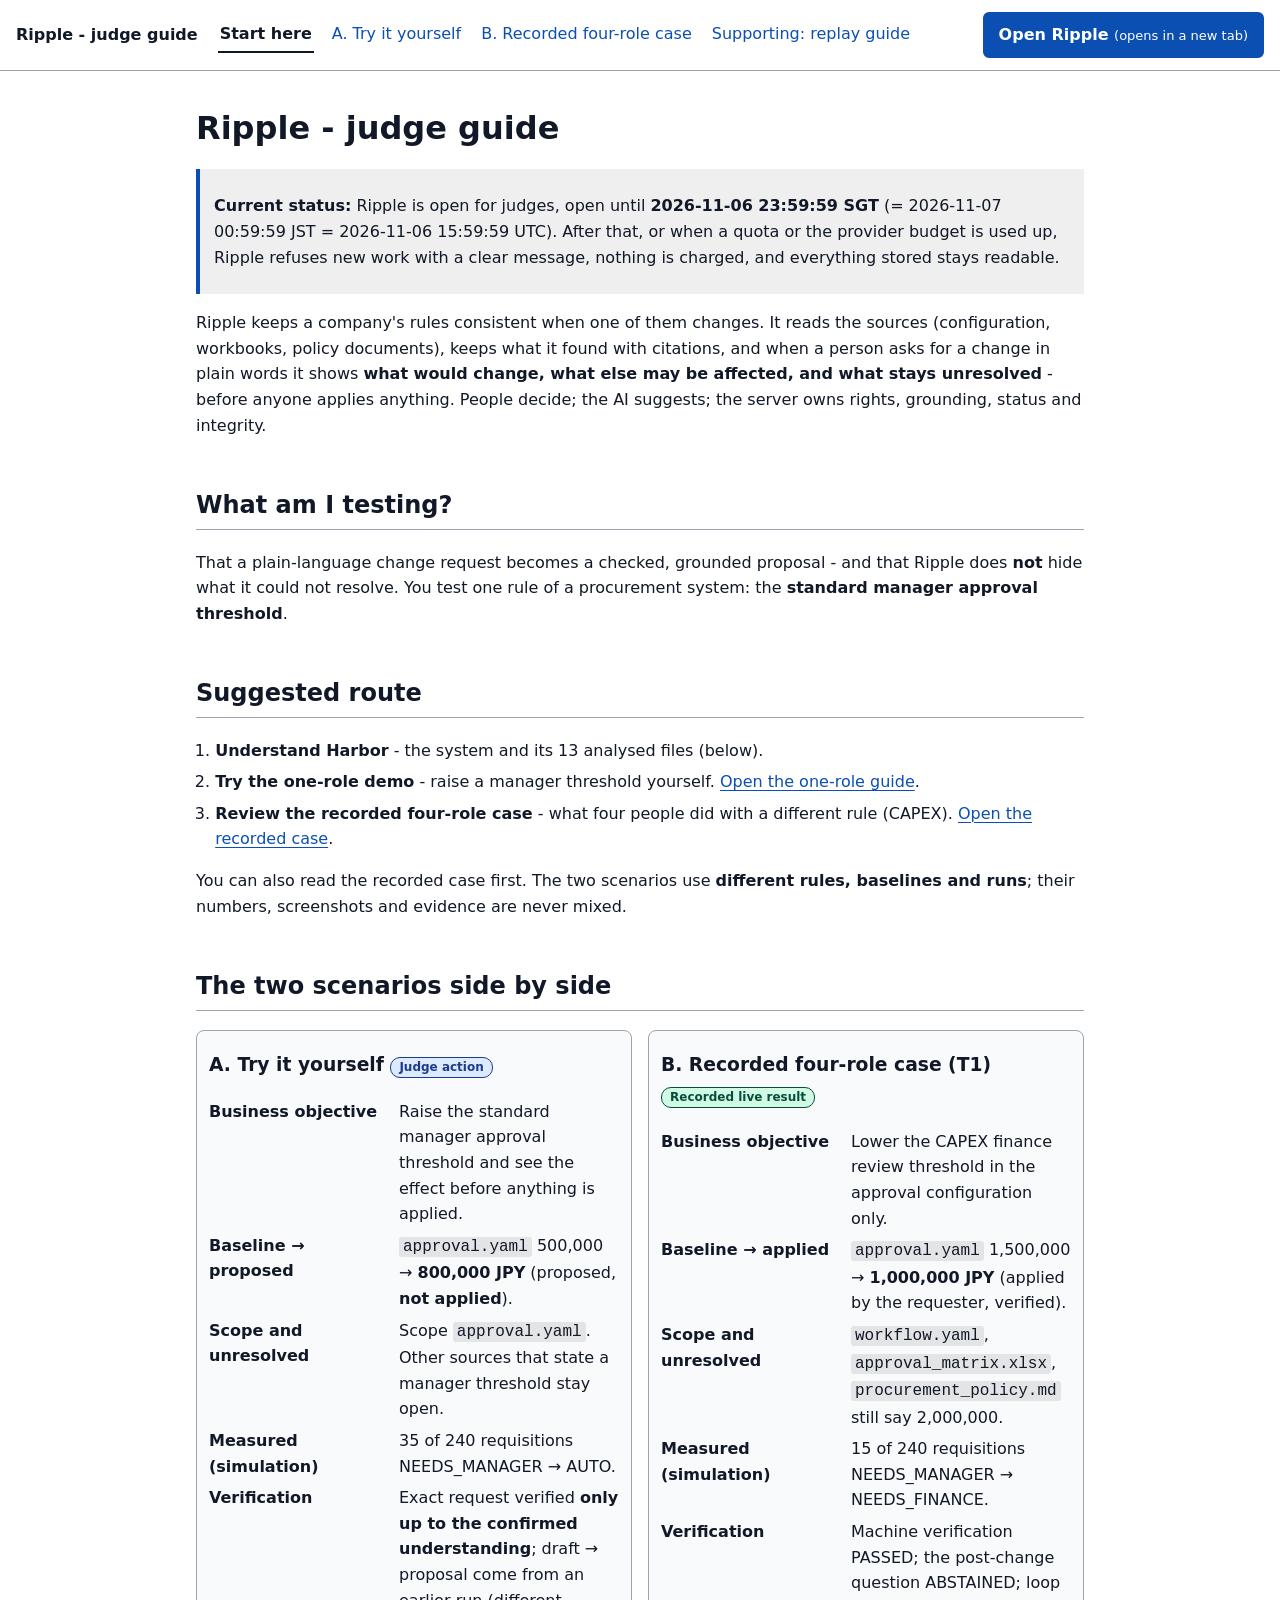
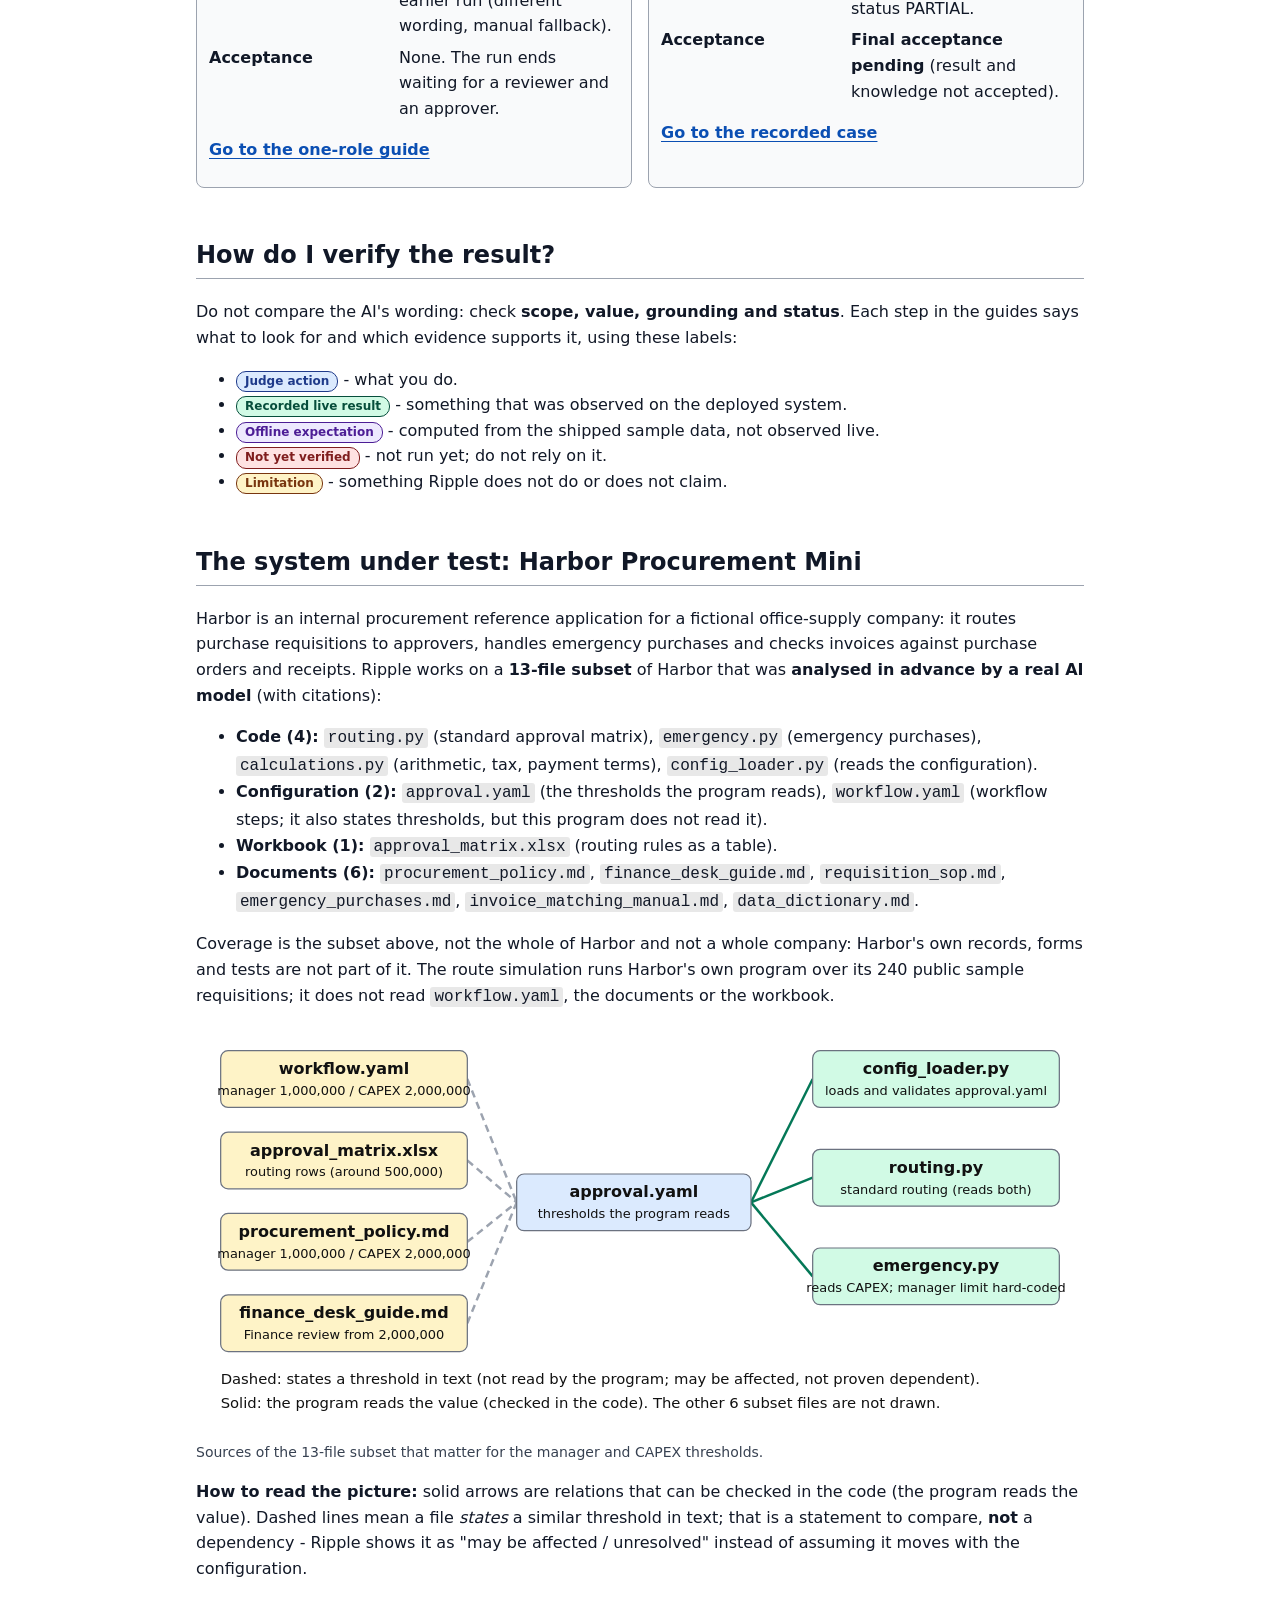
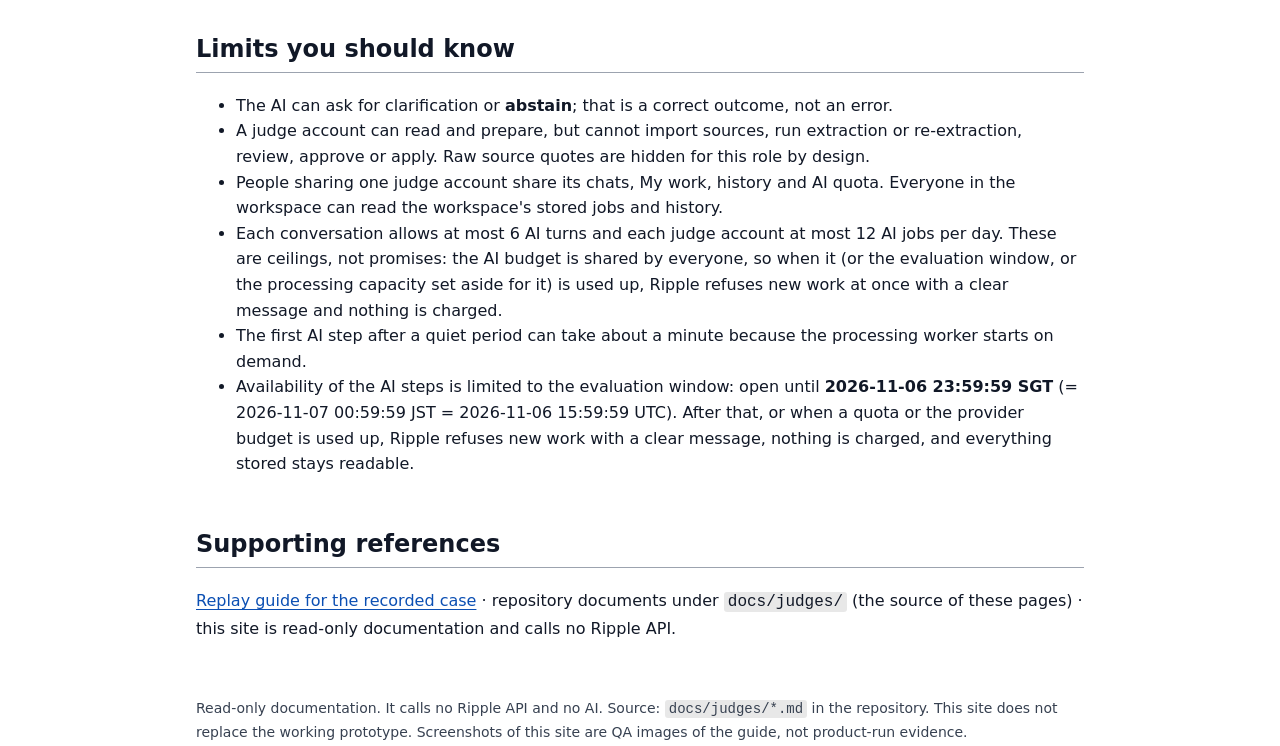
==== site/judges/index.html @ 3fb436b6 "Prepare Ripple snapshot for first AI Builder Cup submission This repository contains a curated submi" ====
<!doctype html>
<html lang="en"><head><meta charset="utf-8"><meta name="viewport" content="width=device-width, initial-scale=1">
<title>Start here - Ripple judge guide</title><meta name="robots" content="noindex"><link rel="stylesheet" href="style.css"><script src="site.js" defer></script></head>
<body><a class="skip" href="#main">Skip to content</a>
<header><strong>Ripple - judge guide</strong><nav aria-label="Guide"><a href="index.html" aria-current="page">Start here</a><a href="one-role-guide.html">A. Try it yourself</a><a href="four-role-case.html">B. Recorded four-role case</a><a href="four-role-replay.html">Supporting: replay guide</a></nav><a class="btn" href="https://pitchrc---ripple-s6pcepa2cq-as.a.run.app/app-next/" target="_blank" rel="noopener noreferrer">Open Ripple <span class="ext">(opens in a new tab)</span></a></header>
<main id="main"><h1>Ripple - judge guide</h1>
<blockquote>
<p><strong>Current status:</strong> Ripple is open for judges, open until <strong>2026-11-06 23:59:59 SGT</strong> (= 2026-11-07 00:59:59 JST = 2026-11-06 15:59:59 UTC). After that, or when a quota or the provider budget is used up, Ripple refuses new work with a clear message, nothing is charged, and everything stored stays readable.</p>
</blockquote>
<p>Ripple keeps a company's rules consistent when one of them changes. It reads the sources (configuration, workbooks, policy documents), keeps what it found with citations, and when a person asks for a change in plain words it shows <strong>what would change, what else may be affected, and what stays unresolved</strong> - before anyone applies anything. People decide; the AI suggests; the server owns rights, grounding, status and integrity.</p>
<h2>What am I testing?</h2>
<p>That a plain-language change request becomes a checked, grounded proposal - and that Ripple does <strong>not</strong> hide what it could not resolve. You test one rule of a procurement system: the <strong>standard manager approval threshold</strong>.</p>
<h2>Suggested route</h2>
<ol class="route">
<li><strong>Understand Harbor</strong> - the system and its 13 analysed files (below).</li>
<li><strong>Try the one-role demo</strong> - raise a manager threshold yourself. <a href="one-role-guide.html">Open the one-role guide</a>.</li>
<li><strong>Review the recorded four-role case</strong> - what four people did with a different rule (CAPEX). <a href="four-role-case.html">Open the recorded case</a>.</li>
</ol>

<p>You can also read the recorded case first. The two scenarios use <strong>different rules, baselines and runs</strong>; their numbers, screenshots and evidence are never mixed.</p>
<h2>The two scenarios side by side</h2>
<div class="cards">
<section class="card" aria-labelledby="sc-a">
<h3 id="sc-a">A. Try it yourself <span class="tag t-judge">Judge action</span></h3>
<dl>
<dt>Business objective</dt><dd>Raise the standard manager approval threshold and see the effect before anything is applied.</dd>
<dt>Baseline → proposed</dt><dd><code>approval.yaml</code> 500,000 → <strong>800,000 JPY</strong> (proposed, <strong>not applied</strong>).</dd>
<dt>Scope and unresolved</dt><dd>Scope <code>approval.yaml</code>. Other sources that state a manager threshold stay open.</dd>
<dt>Measured (simulation)</dt><dd>35 of 240 requisitions NEEDS_MANAGER → AUTO.</dd>
<dt>Verification</dt><dd>Exact request verified <strong>only up to the confirmed understanding</strong>; draft → proposal come from an earlier run (different wording, manual fallback).</dd>
<dt>Acceptance</dt><dd>None. The run ends waiting for a reviewer and an approver.</dd>
</dl>
<p><a class="cta-link" href="one-role-guide.html">Go to the one-role guide</a></p>
</section>
<section class="card" aria-labelledby="sc-b">
<h3 id="sc-b">B. Recorded four-role case (T1) <span class="tag t-live">Recorded live result</span></h3>
<dl>
<dt>Business objective</dt><dd>Lower the CAPEX finance review threshold in the approval configuration only.</dd>
<dt>Baseline → applied</dt><dd><code>approval.yaml</code> 1,500,000 → <strong>1,000,000 JPY</strong> (applied by the requester, verified).</dd>
<dt>Scope and unresolved</dt><dd><code>workflow.yaml</code>, <code>approval_matrix.xlsx</code>, <code>procurement_policy.md</code> still say 2,000,000.</dd>
<dt>Measured (simulation)</dt><dd>15 of 240 requisitions NEEDS_MANAGER → NEEDS_FINANCE.</dd>
<dt>Verification</dt><dd>Machine verification PASSED; the post-change question ABSTAINED; loop status PARTIAL.</dd>
<dt>Acceptance</dt><dd><strong>Final acceptance pending</strong> (result and knowledge not accepted).</dd>
</dl>
<p><a class="cta-link" href="four-role-case.html">Go to the recorded case</a></p>
</section>
</div>

<h2>How do I verify the result?</h2>
<p>Do not compare the AI's wording: check <strong>scope, value, grounding and status</strong>. Each step in the guides says what to look for and which evidence supports it, using these labels:</p>
<ul>
<li><span class="tag t-judge">Judge action</span> - what you do.</li>
<li><span class="tag t-live">Recorded live result</span> - something that was observed on the deployed system.</li>
<li><span class="tag t-off">Offline expectation</span> - computed from the shipped sample data, not observed live.</li>
<li><span class="tag t-nv">Not yet verified</span> - not run yet; do not rely on it.</li>
<li><span class="tag t-lim">Limitation</span> - something Ripple does not do or does not claim.</li>
</ul>
<h2>The system under test: Harbor Procurement Mini</h2>
<p>Harbor is an internal procurement reference application for a fictional office-supply company: it routes purchase requisitions to approvers, handles emergency purchases and checks invoices against purchase orders and receipts. Ripple works on a <strong>13-file subset</strong> of Harbor that was <strong>analysed in advance by a real AI model</strong> (with citations):</p>
<ul>
<li><strong>Code (4):</strong> <code>routing.py</code> (standard approval matrix), <code>emergency.py</code> (emergency purchases), <code>calculations.py</code> (arithmetic, tax, payment terms), <code>config_loader.py</code> (reads the configuration).</li>
<li><strong>Configuration (2):</strong> <code>approval.yaml</code> (the thresholds the program reads), <code>workflow.yaml</code> (workflow steps; it also states thresholds, but this program does not read it).</li>
<li><strong>Workbook (1):</strong> <code>approval_matrix.xlsx</code> (routing rules as a table).</li>
<li><strong>Documents (6):</strong> <code>procurement_policy.md</code>, <code>finance_desk_guide.md</code>, <code>requisition_sop.md</code>, <code>emergency_purchases.md</code>, <code>invoice_matching_manual.md</code>, <code>data_dictionary.md</code>.</li>
</ul>
<p>Coverage is the subset above, not the whole of Harbor and not a whole company: Harbor's own records, forms and tests are not part of it. The route simulation runs Harbor's own program over its 240 public sample requisitions; it does not read <code>workflow.yaml</code>, the documents or the workbook.</p>
<figure><svg viewBox="0 0 720 330" role="img" aria-labelledby="sm-t sm-d" class="flow"><title id="sm-t">Sources of the Harbor subset and how they relate</title><desc id="sm-d">Solid arrows: the program reads the value (checked in the code). Dashed lines: a file states a similar threshold in text; this is a statement to compare, not a dependency.</desc><line x1="220" y1="43" x2="260" y2="143" stroke="#9ca3af" stroke-width="2" stroke-dasharray="6 4"/><line x1="220" y1="109" x2="260" y2="143" stroke="#9ca3af" stroke-width="2" stroke-dasharray="6 4"/><line x1="220" y1="175" x2="260" y2="143" stroke="#9ca3af" stroke-width="2" stroke-dasharray="6 4"/><line x1="220" y1="241" x2="260" y2="143" stroke="#9ca3af" stroke-width="2" stroke-dasharray="6 4"/><line x1="450" y1="143" x2="500" y2="43" stroke="#047857" stroke-width="2"/><line x1="450" y1="143" x2="500" y2="123" stroke="#047857" stroke-width="2"/><line x1="450" y1="143" x2="500" y2="203" stroke="#047857" stroke-width="2"/><rect x="20" y="20" width="200" height="46" rx="6" fill="#fef3c7" stroke="#6b7280"/><text x="120.0" y="39" text-anchor="middle" font-size="13" font-weight="600" fill="#111">workflow.yaml</text><text x="120.0" y="56" text-anchor="middle" font-size="10.5" fill="#111">manager 1,000,000 / CAPEX 2,000,000</text><rect x="20" y="86" width="200" height="46" rx="6" fill="#fef3c7" stroke="#6b7280"/><text x="120.0" y="105" text-anchor="middle" font-size="13" font-weight="600" fill="#111">approval_matrix.xlsx</text><text x="120.0" y="122" text-anchor="middle" font-size="10.5" fill="#111">routing rows (around 500,000)</text><rect x="20" y="152" width="200" height="46" rx="6" fill="#fef3c7" stroke="#6b7280"/><text x="120.0" y="171" text-anchor="middle" font-size="13" font-weight="600" fill="#111">procurement_policy.md</text><text x="120.0" y="188" text-anchor="middle" font-size="10.5" fill="#111">manager 1,000,000 / CAPEX 2,000,000</text><rect x="20" y="218" width="200" height="46" rx="6" fill="#fef3c7" stroke="#6b7280"/><text x="120.0" y="237" text-anchor="middle" font-size="13" font-weight="600" fill="#111">finance_desk_guide.md</text><text x="120.0" y="254" text-anchor="middle" font-size="10.5" fill="#111">Finance review from 2,000,000</text><rect x="260" y="120" width="190" height="46" rx="6" fill="#dbeafe" stroke="#6b7280"/><text x="355.0" y="139" text-anchor="middle" font-size="13" font-weight="600" fill="#111">approval.yaml</text><text x="355.0" y="156" text-anchor="middle" font-size="10.5" fill="#111">thresholds the program reads</text><rect x="500" y="20" width="200" height="46" rx="6" fill="#d1fae5" stroke="#6b7280"/><text x="600.0" y="39" text-anchor="middle" font-size="13" font-weight="600" fill="#111">config_loader.py</text><text x="600.0" y="56" text-anchor="middle" font-size="10.5" fill="#111">loads and validates approval.yaml</text><rect x="500" y="100" width="200" height="46" rx="6" fill="#d1fae5" stroke="#6b7280"/><text x="600.0" y="119" text-anchor="middle" font-size="13" font-weight="600" fill="#111">routing.py</text><text x="600.0" y="136" text-anchor="middle" font-size="10.5" fill="#111">standard routing (reads both)</text><rect x="500" y="180" width="200" height="46" rx="6" fill="#d1fae5" stroke="#6b7280"/><text x="600.0" y="199" text-anchor="middle" font-size="13" font-weight="600" fill="#111">emergency.py</text><text x="600.0" y="216" text-anchor="middle" font-size="10.5" fill="#111">reads CAPEX; manager limit hard-coded</text><text x="20" y="290" font-size="12" fill="#111">Dashed: states a threshold in text (not read by the program; may be affected, not proven dependent).</text><text x="20" y="310" font-size="12" fill="#111">Solid: the program reads the value (checked in the code). The other 6 subset files are not drawn.</text></svg><figcaption>Sources of the 13-file subset that matter for the manager and CAPEX thresholds.</figcaption></figure>
<p><strong>How to read the picture:</strong> solid arrows are relations that can be checked in the code (the program reads the value). Dashed lines mean a file <em>states</em> a similar threshold in text; that is a statement to compare, <strong>not</strong> a dependency - Ripple shows it as "may be affected / unresolved" instead of assuming it moves with the configuration.</p>
<h2>Limits you should know</h2>
<ul>
<li>The AI can ask for clarification or <strong>abstain</strong>; that is a correct outcome, not an error.</li>
<li>A judge account can read and prepare, but cannot import sources, run extraction or re-extraction, review, approve or apply. Raw source quotes are hidden for this role by design.</li>
<li>People sharing one judge account share its chats, My work, history and AI quota. Everyone in the workspace can read the workspace's stored jobs and history.</li>
<li>Each conversation allows at most 6 AI turns and each judge account at most 12 AI jobs per day. These are ceilings, not promises: the AI budget is shared by everyone, so when it (or the evaluation window, or the processing capacity set aside for it) is used up, Ripple refuses new work at once with a clear message and nothing is charged.</li>
<li>The first AI step after a quiet period can take about a minute because the processing worker starts on demand.</li>
<li>Availability of the AI steps is limited to the evaluation window: open until <strong>2026-11-06 23:59:59 SGT</strong> (= 2026-11-07 00:59:59 JST = 2026-11-06 15:59:59 UTC). After that, or when a quota or the provider budget is used up, Ripple refuses new work with a clear message, nothing is charged, and everything stored stays readable.</li>
</ul>
<h2>Supporting references</h2>
<p><a href="four-role-replay.html">Replay guide for the recorded case</a> · repository documents under <code>docs/judges/</code> (the source of these pages) · this site is read-only documentation and calls no Ripple API.</p></main>
<footer><p>Read-only documentation. It calls no Ripple API and no AI. Source: <code>docs/judges/*.md</code> in the repository. This site does not replace the working prototype. Screenshots of this site are QA images of the guide, not product-run evidence.</p></footer></body></html>
---- site/judges/style.css ----
:root{--fg:#111827;--bg:#fff;--mut:#374151;--line:#9ca3af;--link:#0b4fb3;--linkh:#08357d;--visited:#5b21b6;--active:#9f1239;--focus:#b45309;--card:#f9fafb}
@media (prefers-color-scheme:dark){:root{--fg:#f3f4f6;--bg:#111827;--mut:#d1d5db;--line:#6b7280;--link:#93c5fd;--linkh:#dbeafe;--visited:#c4b5fd;--active:#fda4af;--focus:#fcd34d;--card:#1f2937}svg.flow{background:#fff;border-radius:6px}}
*{box-sizing:border-box}body{margin:0;font:16px/1.6 system-ui,Segoe UI,Roboto,sans-serif;color:var(--fg);background:var(--bg)}
.skip{position:absolute;left:-999px}.skip:focus{left:8px;top:8px;background:var(--bg);color:var(--fg);padding:8px;z-index:9;outline:3px solid var(--focus)}
header{display:flex;flex-wrap:wrap;gap:12px 20px;align-items:center;padding:12px 16px;border-bottom:1px solid var(--line)}
nav{display:flex;flex-wrap:wrap;gap:4px 16px;flex:1}
nav a{color:var(--link);text-decoration:none;padding:4px 2px;border-bottom:2px solid transparent}nav a:visited{color:var(--link)}nav a:hover{color:var(--linkh);border-bottom-color:currentColor}nav a[aria-current=page]{color:var(--fg);font-weight:700;border-bottom-color:var(--fg)}
main a:not(.btn){color:var(--link);text-decoration:underline;text-decoration-thickness:1px;text-underline-offset:3px}main a:not(.btn):visited{color:var(--visited)}main a:not(.btn):hover{color:var(--linkh);text-decoration-thickness:3px}main a:not(.btn):active{color:var(--active)}
a:focus-visible,button:focus-visible,summary:focus-visible,.tw:focus-visible,blockquote:focus-visible{outline:3px solid var(--focus);outline-offset:2px;border-radius:3px}
.btn{display:inline-block;background:var(--link);color:var(--bg);padding:8px 14px;border-radius:6px;text-decoration:none;font-weight:600;border:2px solid var(--link)}.btn:visited{color:var(--bg)}.btn:hover{background:var(--linkh);border-color:var(--linkh)}.btn:active{background:var(--active);border-color:var(--active)}
.btn.off{background:transparent;color:var(--mut);border:1px dashed var(--line);font-weight:400;font-size:14px}.ext{font-weight:400;font-size:13px}
.cta-link{font-weight:700}
main{max-width:920px;margin:0 auto;padding:16px}h1{line-height:1.25}h2{margin-top:2em;border-bottom:1px solid var(--line);padding-bottom:4px}
.tw{overflow-x:auto;margin:12px 0}table{border-collapse:collapse;width:100%;font-size:14px}th,td{border:1px solid var(--line);padding:6px 8px;vertical-align:top;text-align:left;word-break:break-word}th{background:rgba(127,127,127,.15)}
code{background:rgba(127,127,127,.18);padding:1px 4px;border-radius:3px;word-break:break-word}pre{overflow-x:auto;padding:10px;background:rgba(127,127,127,.15);border-radius:6px}
blockquote{margin:12px 0;padding:8px 14px;border-left:4px solid var(--link);background:rgba(127,127,127,.12)}
figure{margin:16px 0}img,svg.flow{max-width:100%;height:auto}figcaption{color:var(--mut);font-size:14px}.shot img{border:1px solid var(--line);border-radius:6px}
.tag{display:inline-block;font-size:12px;font-weight:600;padding:0 8px;border-radius:10px;border:1px solid currentColor;white-space:nowrap;line-height:1.6}.t-judge{background:#dbeafe;color:#1e3a8a}.t-live{background:#d1fae5;color:#064e3b}.t-off{background:#ede9fe;color:#4c1d95}.t-nv{background:#fee2e2;color:#7f1d1d}.t-lim{background:#fef3c7;color:#78350f}.t-ai{background:#ffedd5;color:#7c2d12}
dl.summary,.card dl{display:grid;grid-template-columns:minmax(0,11rem) minmax(0,1fr);gap:6px 14px;margin:12px 0;padding:12px;border:1px solid var(--line);border-radius:8px;background:var(--card)}dl dt{font-weight:700}dl dd{margin:0}
@media (max-width:600px){dl.summary,.card dl{grid-template-columns:1fr}dl dt{margin-top:6px}}
.cards{display:grid;grid-template-columns:repeat(auto-fit,minmax(min(100%,22rem),1fr));gap:16px;margin:12px 0}.card{border:1px solid var(--line);border-radius:8px;padding:0 12px 8px;background:var(--card)}.card dl{border:0;padding:0;background:none}
ol.route{padding-left:1.2rem}ol.route li{margin:6px 0}
.panels{display:grid;grid-template-columns:repeat(auto-fit,minmax(min(100%,22rem),1fr));gap:14px;margin:12px 0}.panel{border:1px solid var(--line);border-radius:8px;padding:4px 12px 10px;background:var(--card)}.panel.wide{grid-column:1/-1}.panel h4{margin:8px 0}
.delta{font-size:1.3rem;font-weight:700}.delta .from{text-decoration:line-through}.delta .to{color:var(--link)}
table.bars td{position:relative;min-width:6rem}.bar{display:block;height:10px;border-radius:3px;margin-bottom:2px}.bar.b{background:#6b7280}.bar.a{background:#0b4fb3}.num{font-variant-numeric:tabular-nums}tr.chg th,tr.chg td{background:rgba(180,83,9,.15)}table.bars caption{caption-side:top;text-align:left;font-size:13px;color:var(--mut);padding-bottom:4px}
.stepbar{margin:12px 0 4px}button{font:inherit;padding:6px 12px;border:2px solid var(--link);border-radius:6px;background:transparent;color:var(--link);cursor:pointer}button:hover{background:var(--link);color:var(--bg)}button:active{background:var(--active);border-color:var(--active);color:var(--bg)}
.stepcard{border:1px solid var(--line);border-radius:8px;margin:10px 0;padding:0 14px 10px;background:var(--card)}.stepcard h3{margin:12px 0 6px;font-size:1.1rem}.strip{margin:4px 0 6px;display:flex;flex-wrap:wrap;gap:6px}ul.vis{margin:6px 0;padding-left:1.1rem}
.stepcard details{margin-top:6px;border-top:1px dashed var(--line);padding-top:6px}.stepcard summary{cursor:pointer;font-weight:700;padding:4px 0}
.reqbox blockquote{font-size:1.05rem;font-weight:600;user-select:all;word-break:break-word}.copystatus{font-weight:600}.hint{color:var(--mut);font-size:14px;margin-top:0}
footer{max-width:920px;margin:24px auto;padding:0 16px;color:var(--mut);font-size:14px}
@media (max-width:600px){body{font-size:15px}table{font-size:13px}}
.w0{width:0%}.w1{width:1%}.w2{width:2%}.w3{width:3%}.w4{width:4%}.w5{width:5%}.w6{width:6%}.w7{width:7%}.w8{width:8%}.w9{width:9%}.w10{width:10%}.w11{width:11%}.w12{width:12%}.w13{width:13%}.w14{width:14%}.w15{width:15%}.w16{width:16%}.w17{width:17%}.w18{width:18%}.w19{width:19%}.w20{width:20%}.w21{width:21%}.w22{width:22%}.w23{width:23%}.w24{width:24%}.w25{width:25%}.w26{width:26%}.w27{width:27%}.w28{width:28%}.w29{width:29%}.w30{width:30%}.w31{width:31%}.w32{width:32%}.w33{width:33%}.w34{width:34%}.w35{width:35%}.w36{width:36%}.w37{width:37%}.w38{width:38%}.w39{width:39%}.w40{width:40%}.w41{width:41%}.w42{width:42%}.w43{width:43%}.w44{width:44%}.w45{width:45%}.w46{width:46%}.w47{width:47%}.w48{width:48%}.w49{width:49%}.w50{width:50%}.w51{width:51%}.w52{width:52%}.w53{width:53%}.w54{width:54%}.w55{width:55%}.w56{width:56%}.w57{width:57%}.w58{width:58%}.w59{width:59%}.w60{width:60%}.w61{width:61%}.w62{width:62%}.w63{width:63%}.w64{width:64%}.w65{width:65%}.w66{width:66%}.w67{width:67%}.w68{width:68%}.w69{width:69%}.w70{width:70%}.w71{width:71%}.w72{width:72%}.w73{width:73%}.w74{width:74%}.w75{width:75%}.w76{width:76%}.w77{width:77%}.w78{width:78%}.w79{width:79%}.w80{width:80%}.w81{width:81%}.w82{width:82%}.w83{width:83%}.w84{width:84%}.w85{width:85%}.w86{width:86%}.w87{width:87%}.w88{width:88%}.w89{width:89%}.w90{width:90%}.w91{width:91%}.w92{width:92%}.w93{width:93%}.w94{width:94%}.w95{width:95%}.w96{width:96%}.w97{width:97%}.w98{width:98%}.w99{width:99%}.w100{width:100%}
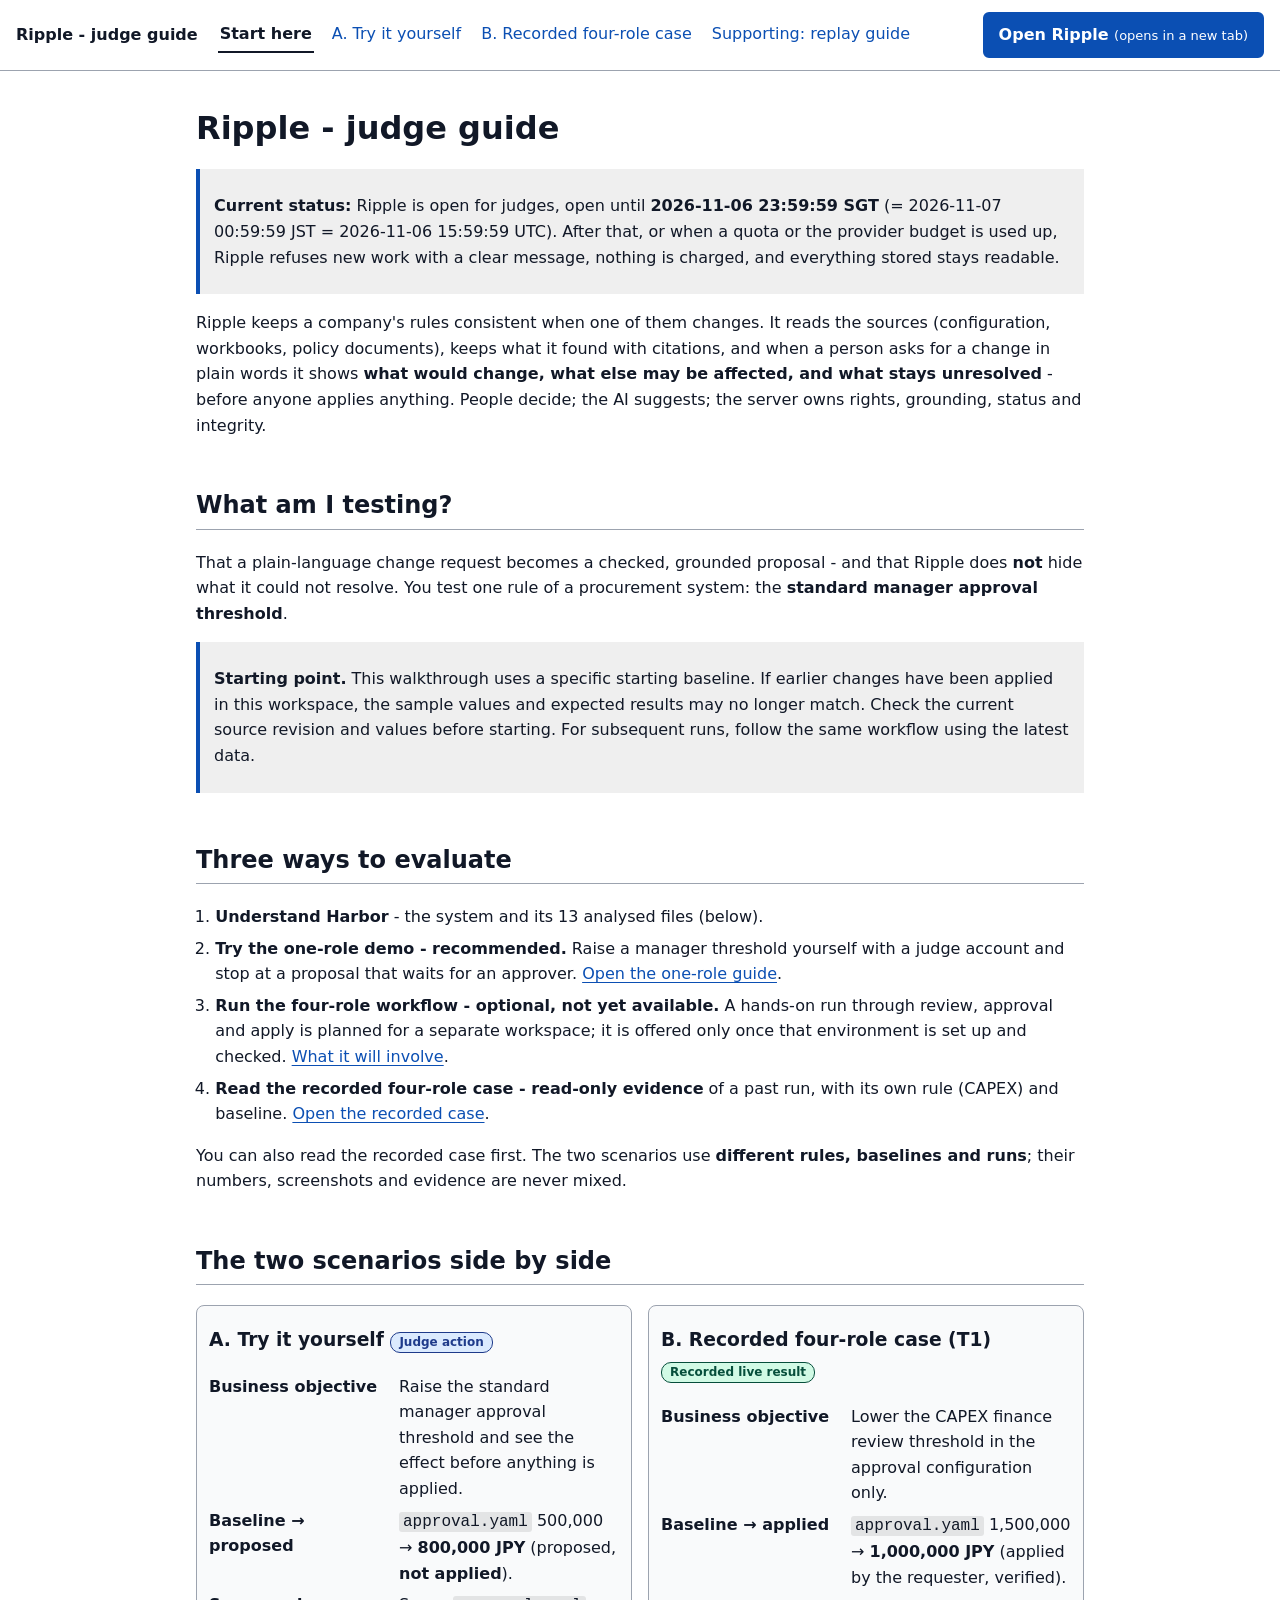
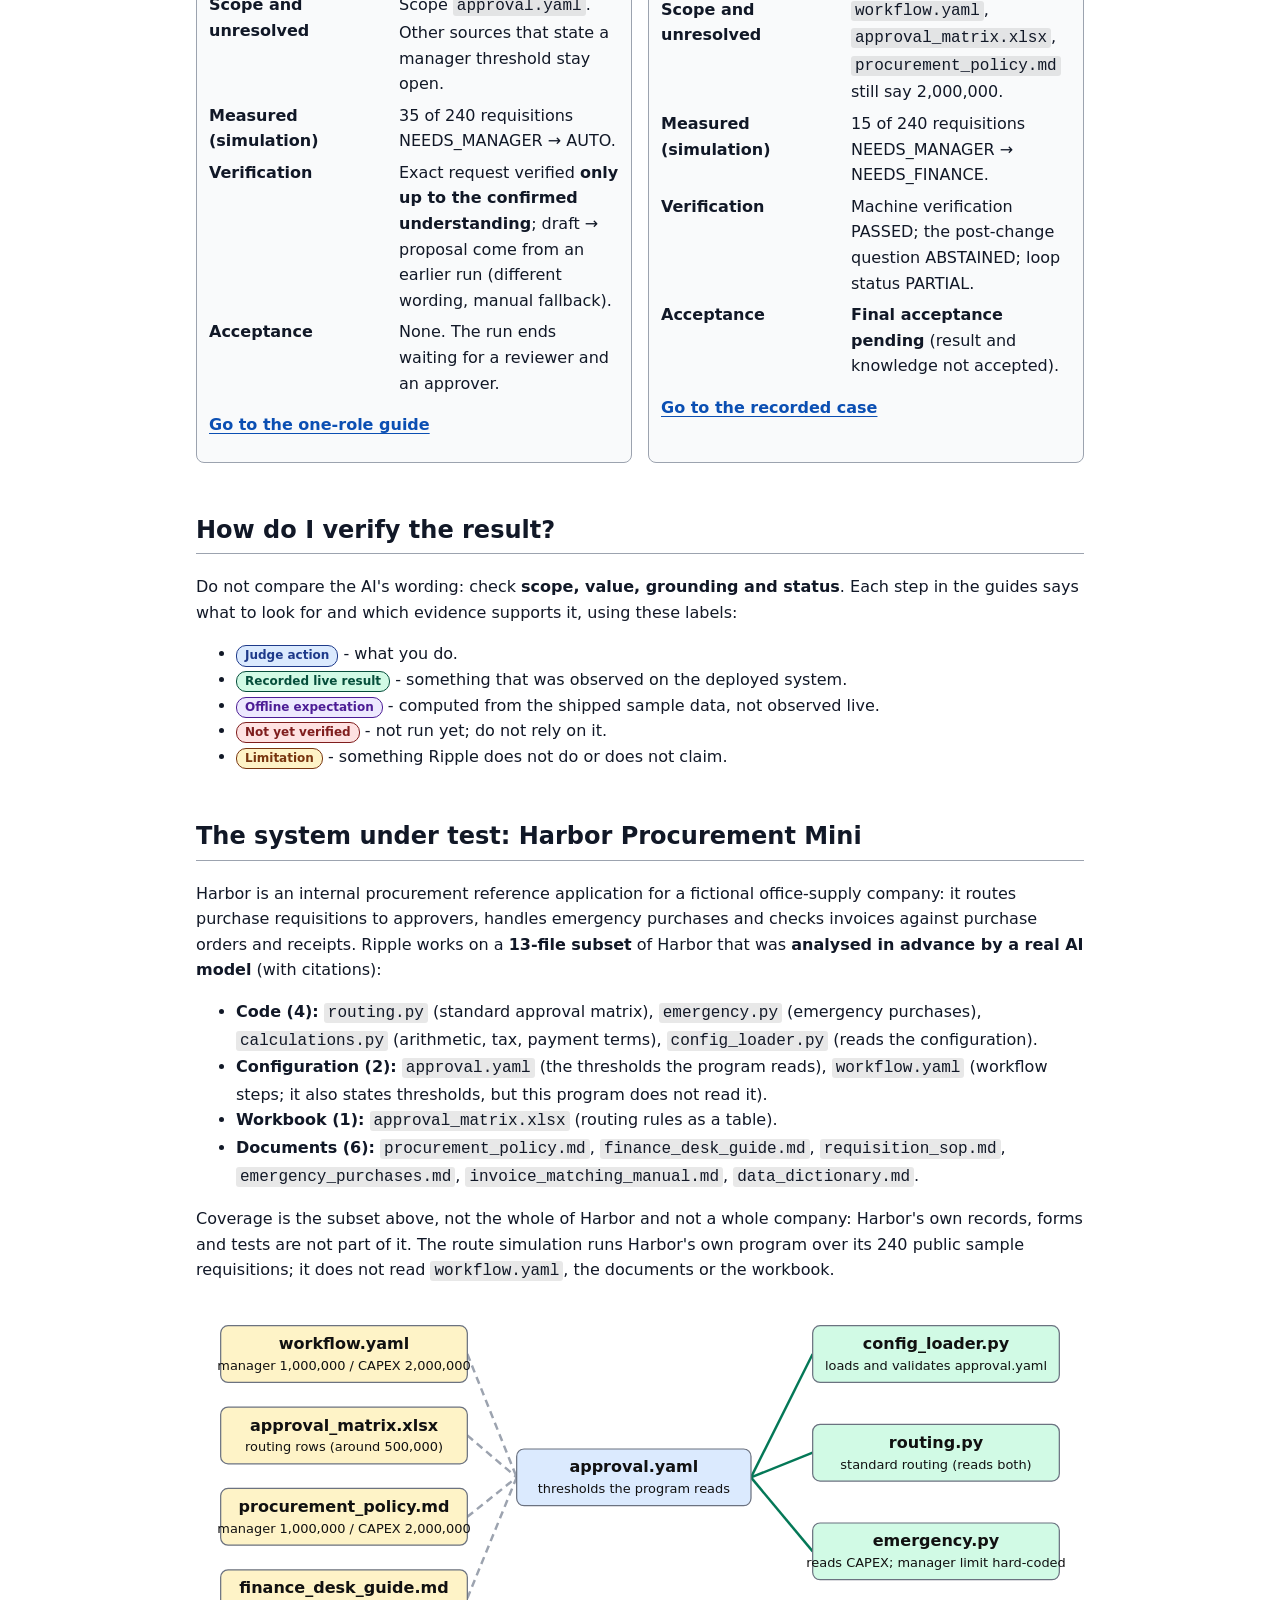
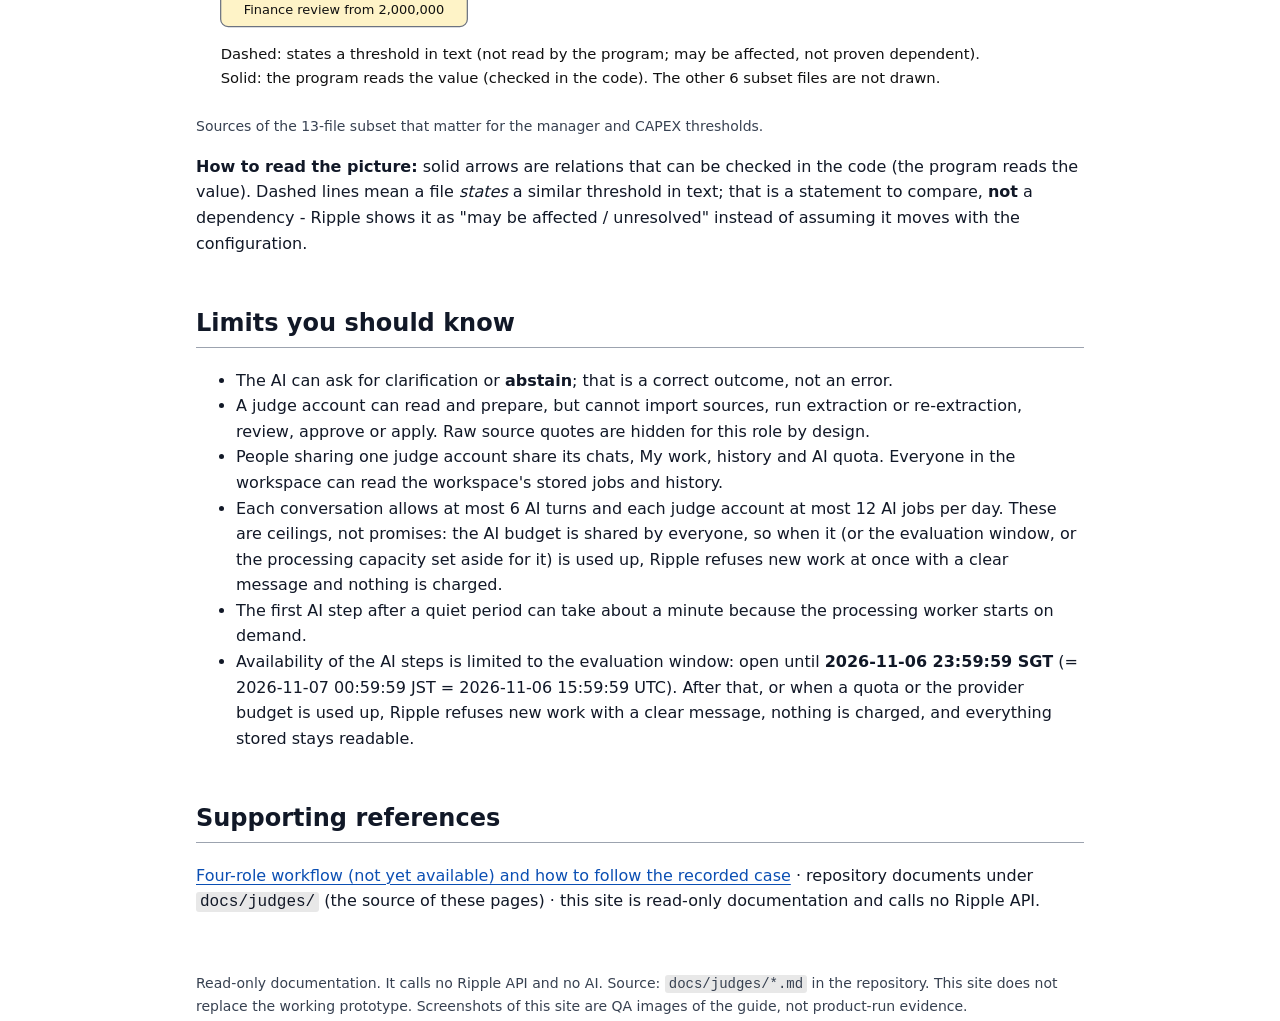
==== commit 48139946: "Judge guide: three evaluation paths, starting-point note, four-role workflow marked not yet availabl" ====
--- a/site/judges/index.html
+++ b/site/judges/index.html
@@ -10,11 +10,15 @@
 <p>Ripple keeps a company's rules consistent when one of them changes. It reads the sources (configuration, workbooks, policy documents), keeps what it found with citations, and when a person asks for a change in plain words it shows <strong>what would change, what else may be affected, and what stays unresolved</strong> - before anyone applies anything. People decide; the AI suggests; the server owns rights, grounding, status and integrity.</p>
 <h2>What am I testing?</h2>
 <p>That a plain-language change request becomes a checked, grounded proposal - and that Ripple does <strong>not</strong> hide what it could not resolve. You test one rule of a procurement system: the <strong>standard manager approval threshold</strong>.</p>
-<h2>Suggested route</h2>
+<blockquote>
+<p><strong>Starting point.</strong> This walkthrough uses a specific starting baseline. If earlier changes have been applied in this workspace, the sample values and expected results may no longer match. Check the current source revision and values before starting. For subsequent runs, follow the same workflow using the latest data.</p>
+</blockquote>
+<h2>Three ways to evaluate</h2>
 <ol class="route">
 <li><strong>Understand Harbor</strong> - the system and its 13 analysed files (below).</li>
-<li><strong>Try the one-role demo</strong> - raise a manager threshold yourself. <a href="one-role-guide.html">Open the one-role guide</a>.</li>
-<li><strong>Review the recorded four-role case</strong> - what four people did with a different rule (CAPEX). <a href="four-role-case.html">Open the recorded case</a>.</li>
+<li><strong>Try the one-role demo - recommended.</strong> Raise a manager threshold yourself with a judge account and stop at a proposal that waits for an approver. <a href="one-role-guide.html">Open the one-role guide</a>.</li>
+<li><strong>Run the four-role workflow - optional, not yet available.</strong> A hands-on run through review, approval and apply is planned for a separate workspace; it is offered only once that environment is set up and checked. <a href="four-role-replay.html">What it will involve</a>.</li>
+<li><strong>Read the recorded four-role case - read-only evidence</strong> of a past run, with its own rule (CAPEX) and baseline. <a href="four-role-case.html">Open the recorded case</a>.</li>
 </ol>
 
 <p>You can also read the recorded case first. The two scenarios use <strong>different rules, baselines and runs</strong>; their numbers, screenshots and evidence are never mixed.</p>
@@ -76,5 +80,5 @@
 <li>Availability of the AI steps is limited to the evaluation window: open until <strong>2026-11-06 23:59:59 SGT</strong> (= 2026-11-07 00:59:59 JST = 2026-11-06 15:59:59 UTC). After that, or when a quota or the provider budget is used up, Ripple refuses new work with a clear message, nothing is charged, and everything stored stays readable.</li>
 </ul>
 <h2>Supporting references</h2>
-<p><a href="four-role-replay.html">Replay guide for the recorded case</a> · repository documents under <code>docs/judges/</code> (the source of these pages) · this site is read-only documentation and calls no Ripple API.</p></main>
+<p><a href="four-role-replay.html">Four-role workflow (not yet available) and how to follow the recorded case</a> · repository documents under <code>docs/judges/</code> (the source of these pages) · this site is read-only documentation and calls no Ripple API.</p></main>
 <footer><p>Read-only documentation. It calls no Ripple API and no AI. Source: <code>docs/judges/*.md</code> in the repository. This site does not replace the working prototype. Screenshots of this site are QA images of the guide, not product-run evidence.</p></footer></body></html>
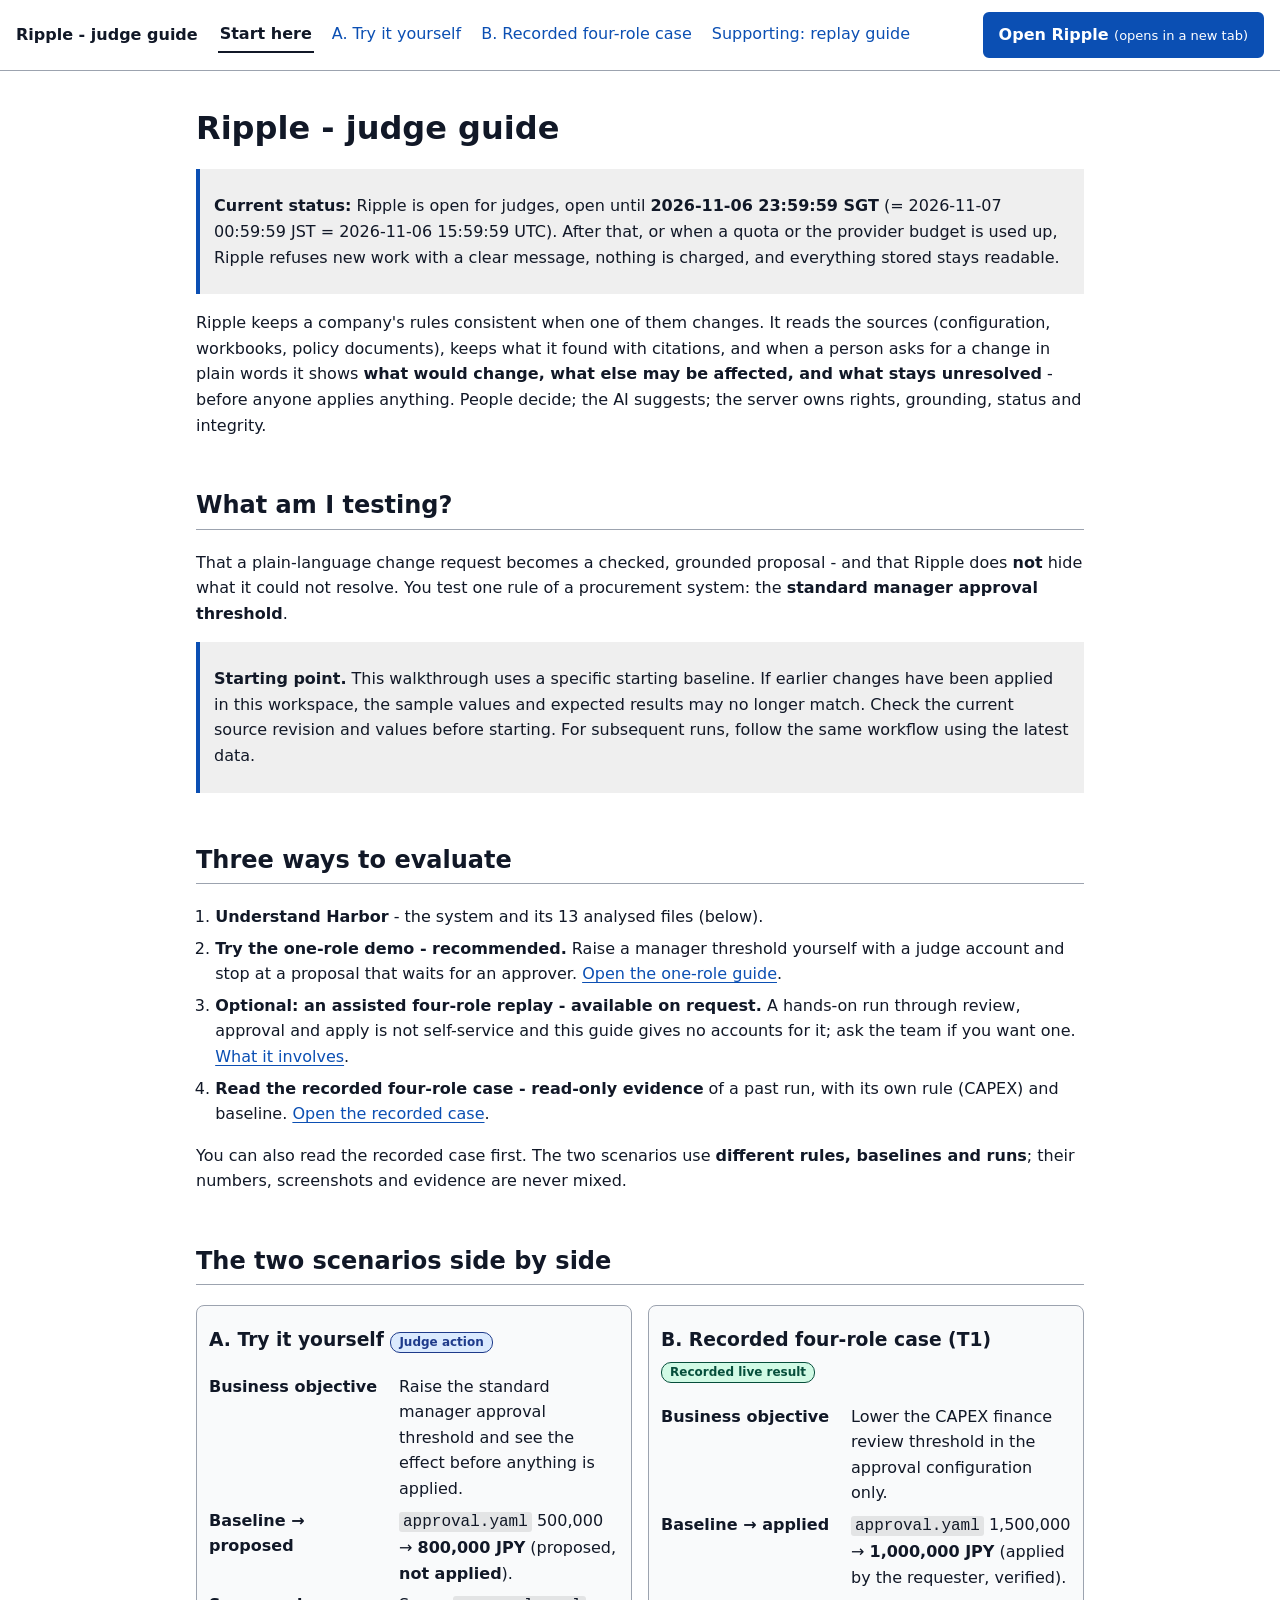
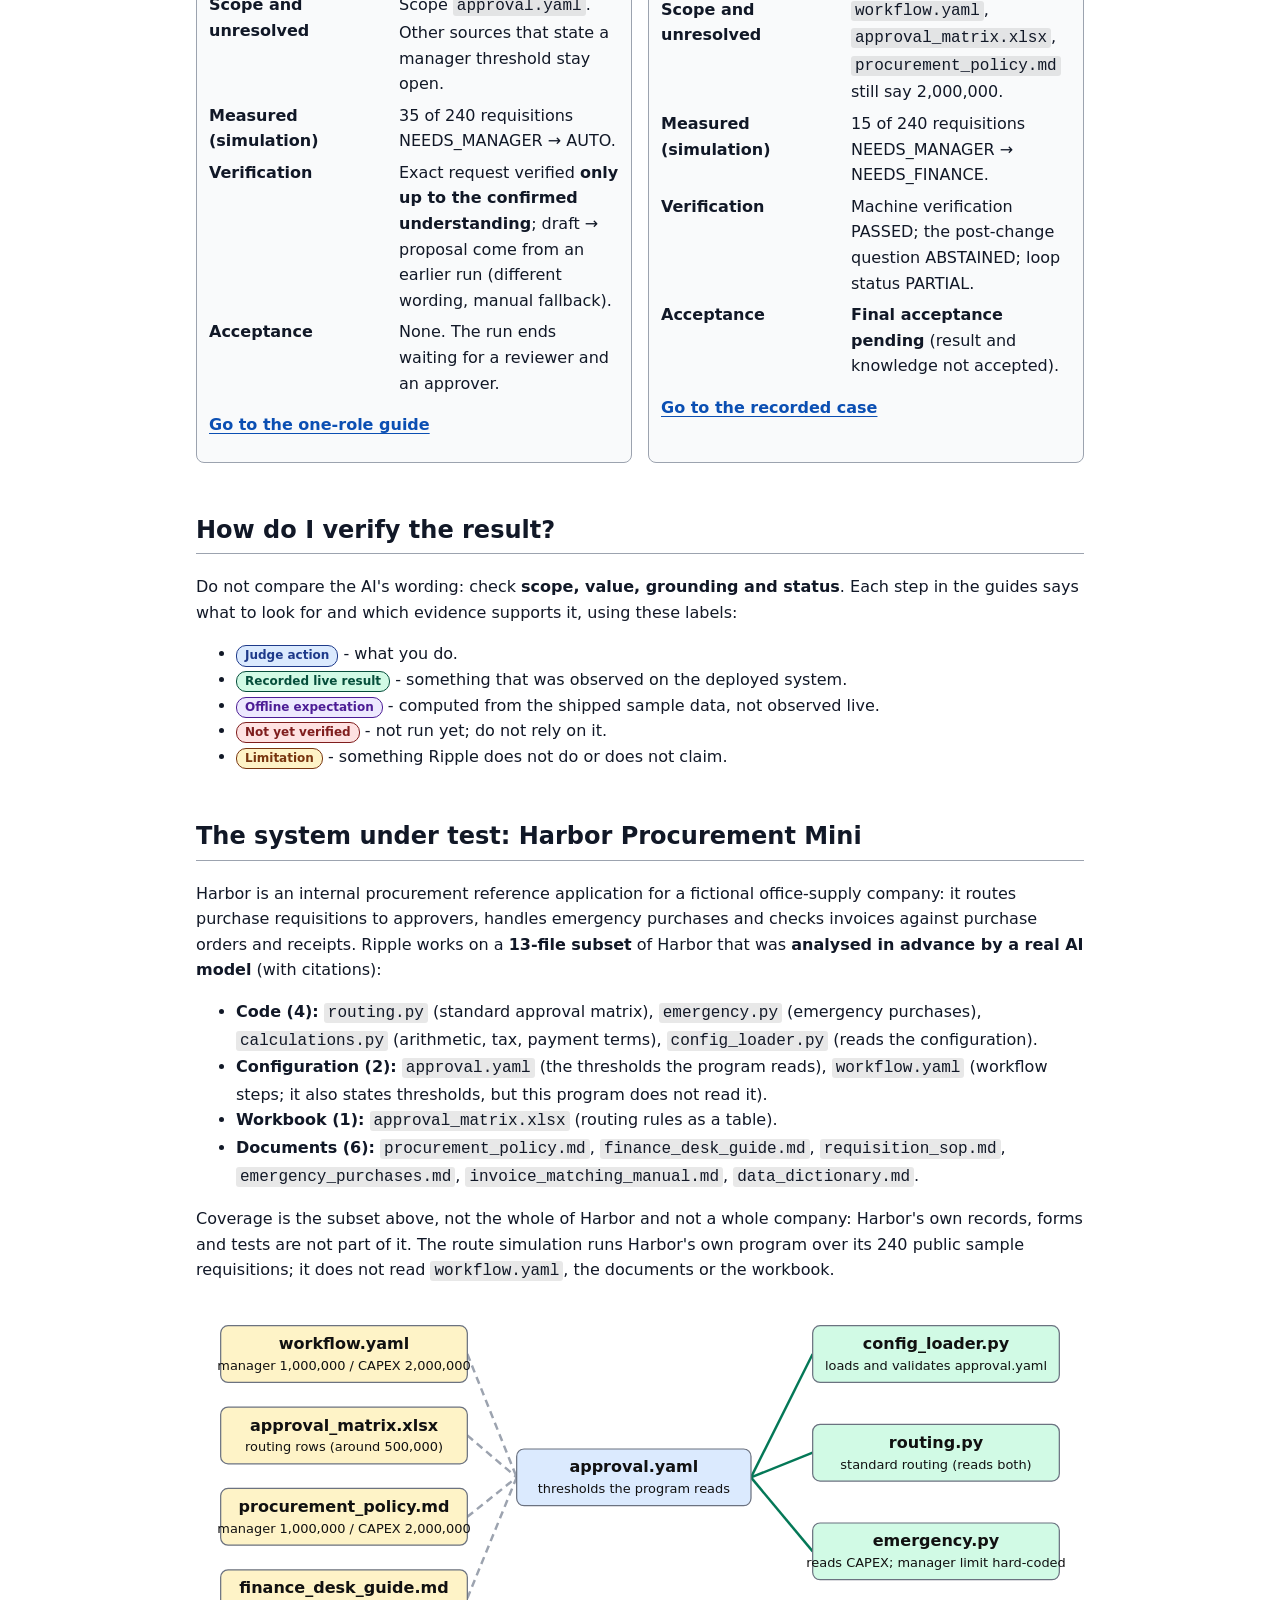
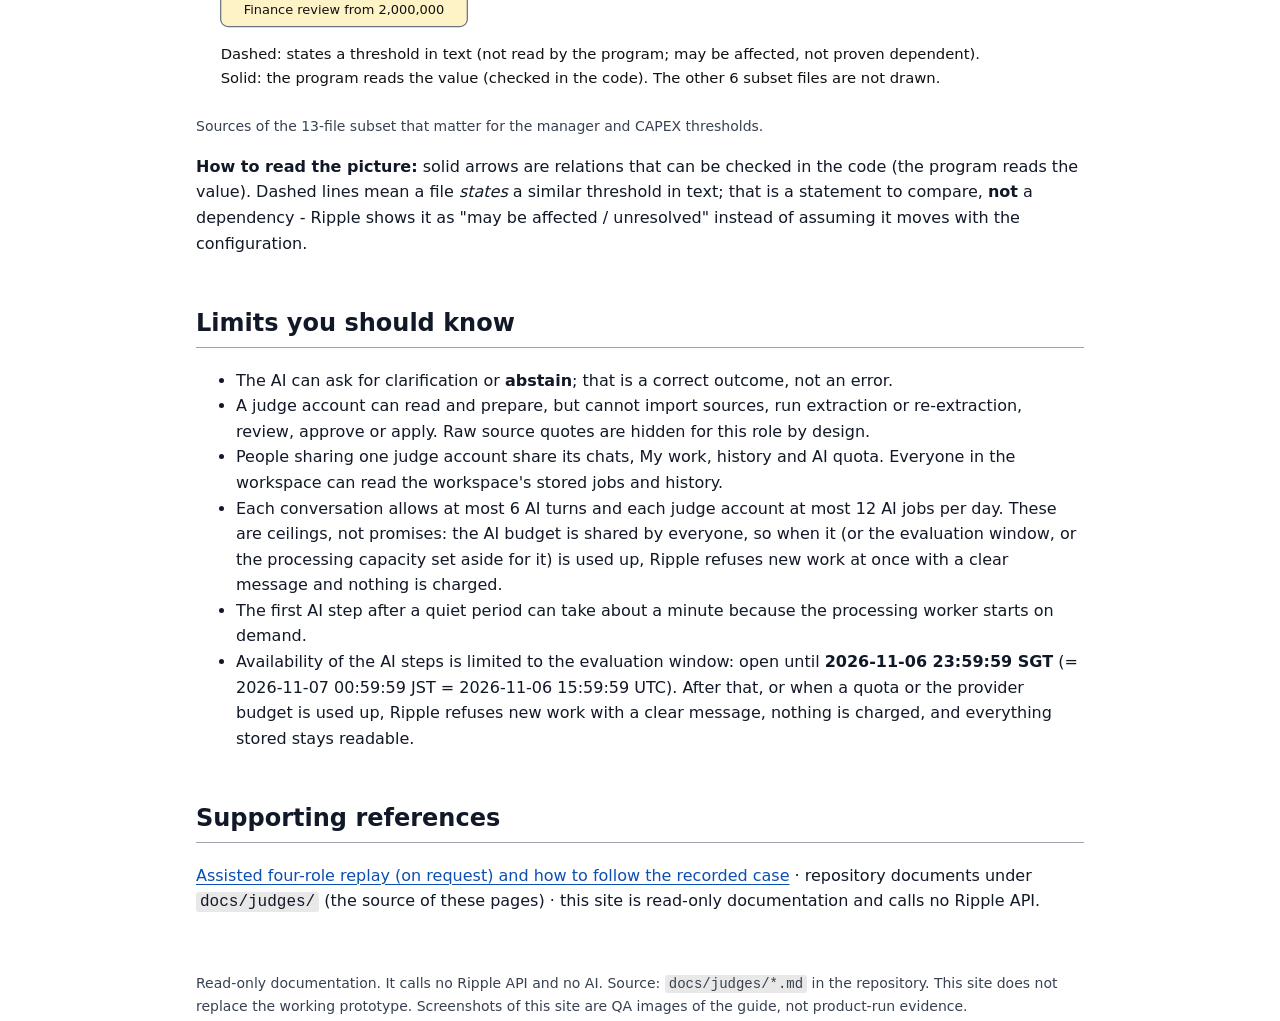
==== commit 3dff9af1: "Judge guide: assisted four-role replay available on request; main path is the one-role demo; keep of" ====
--- a/site/judges/index.html
+++ b/site/judges/index.html
@@ -17,7 +17,7 @@
 <ol class="route">
 <li><strong>Understand Harbor</strong> - the system and its 13 analysed files (below).</li>
 <li><strong>Try the one-role demo - recommended.</strong> Raise a manager threshold yourself with a judge account and stop at a proposal that waits for an approver. <a href="one-role-guide.html">Open the one-role guide</a>.</li>
-<li><strong>Run the four-role workflow - optional, not yet available.</strong> A hands-on run through review, approval and apply is planned for a separate workspace; it is offered only once that environment is set up and checked. <a href="four-role-replay.html">What it will involve</a>.</li>
+<li><strong>Optional: an assisted four-role replay - available on request.</strong> A hands-on run through review, approval and apply is not self-service and this guide gives no accounts for it; ask the team if you want one. <a href="four-role-replay.html">What it involves</a>.</li>
 <li><strong>Read the recorded four-role case - read-only evidence</strong> of a past run, with its own rule (CAPEX) and baseline. <a href="four-role-case.html">Open the recorded case</a>.</li>
 </ol>
 
@@ -80,5 +80,5 @@
 <li>Availability of the AI steps is limited to the evaluation window: open until <strong>2026-11-06 23:59:59 SGT</strong> (= 2026-11-07 00:59:59 JST = 2026-11-06 15:59:59 UTC). After that, or when a quota or the provider budget is used up, Ripple refuses new work with a clear message, nothing is charged, and everything stored stays readable.</li>
 </ul>
 <h2>Supporting references</h2>
-<p><a href="four-role-replay.html">Four-role workflow (not yet available) and how to follow the recorded case</a> · repository documents under <code>docs/judges/</code> (the source of these pages) · this site is read-only documentation and calls no Ripple API.</p></main>
+<p><a href="four-role-replay.html">Assisted four-role replay (on request) and how to follow the recorded case</a> · repository documents under <code>docs/judges/</code> (the source of these pages) · this site is read-only documentation and calls no Ripple API.</p></main>
 <footer><p>Read-only documentation. It calls no Ripple API and no AI. Source: <code>docs/judges/*.md</code> in the repository. This site does not replace the working prototype. Screenshots of this site are QA images of the guide, not product-run evidence.</p></footer></body></html>
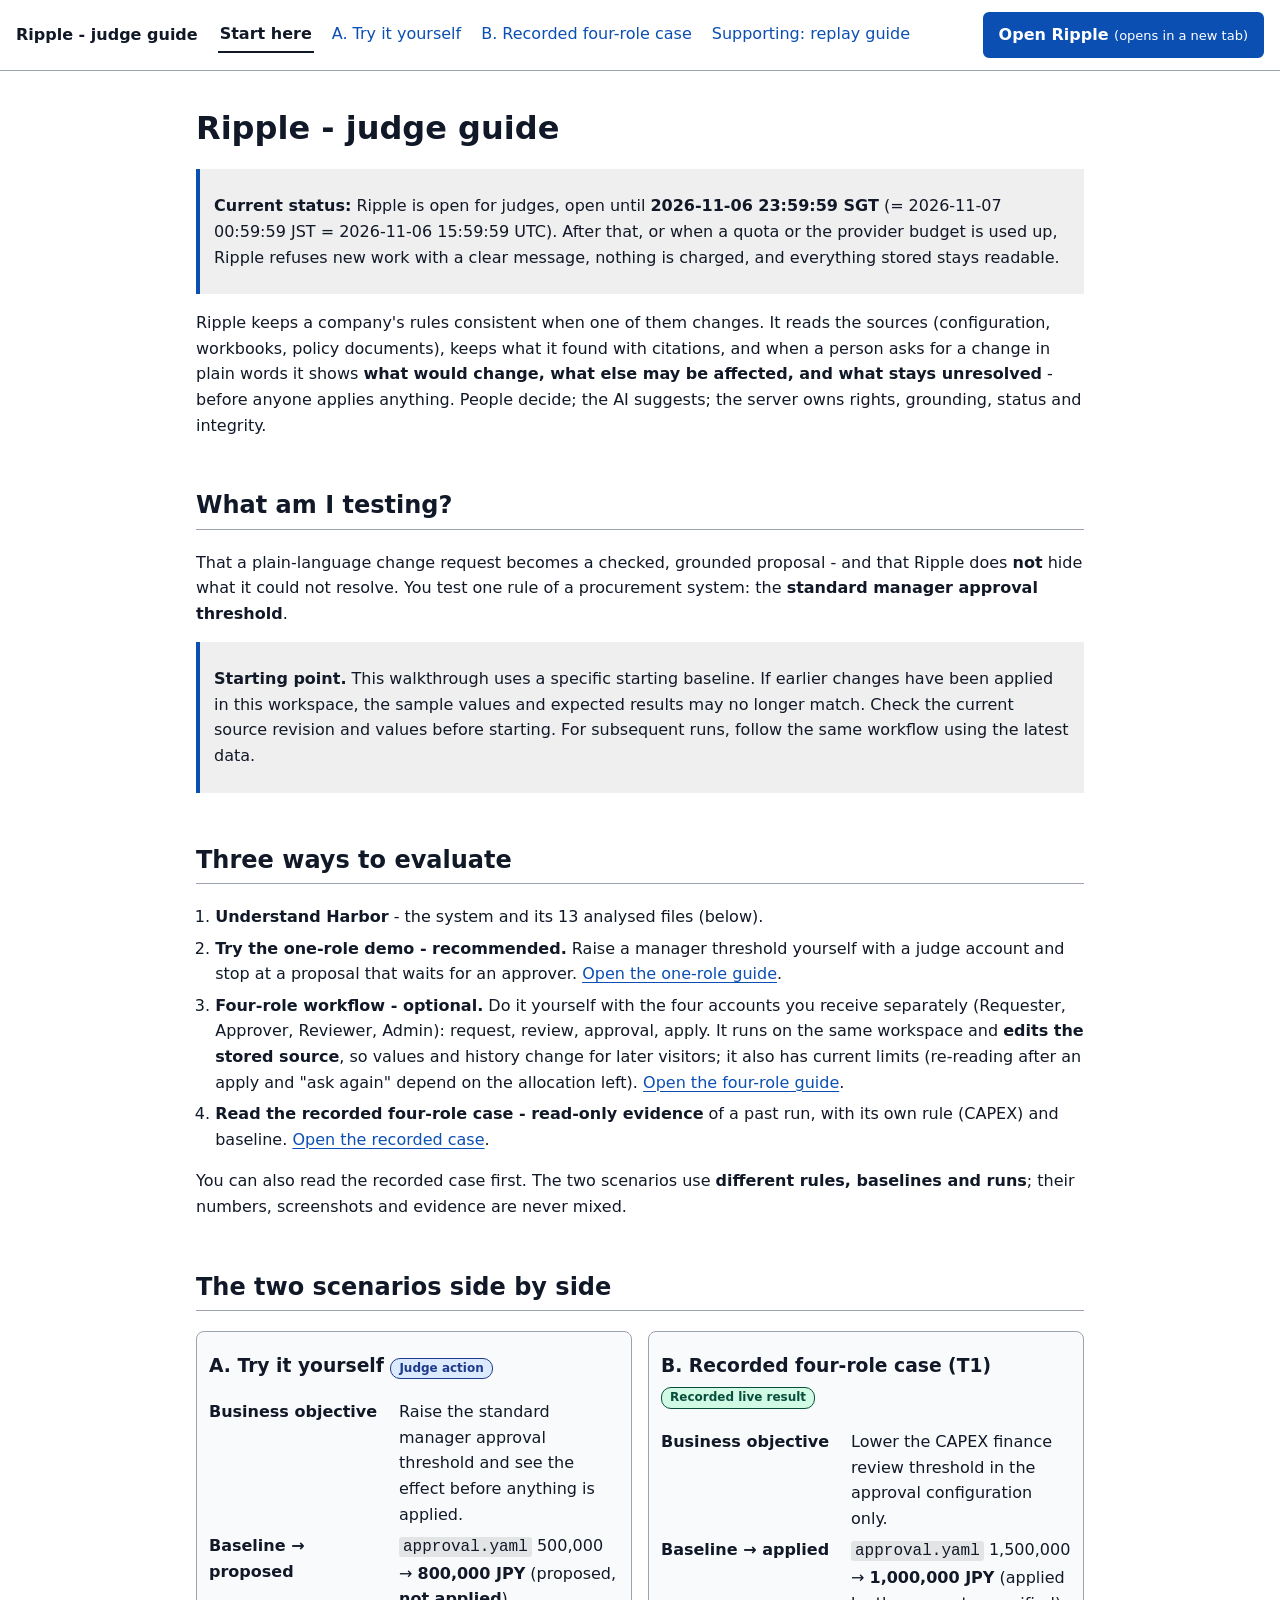
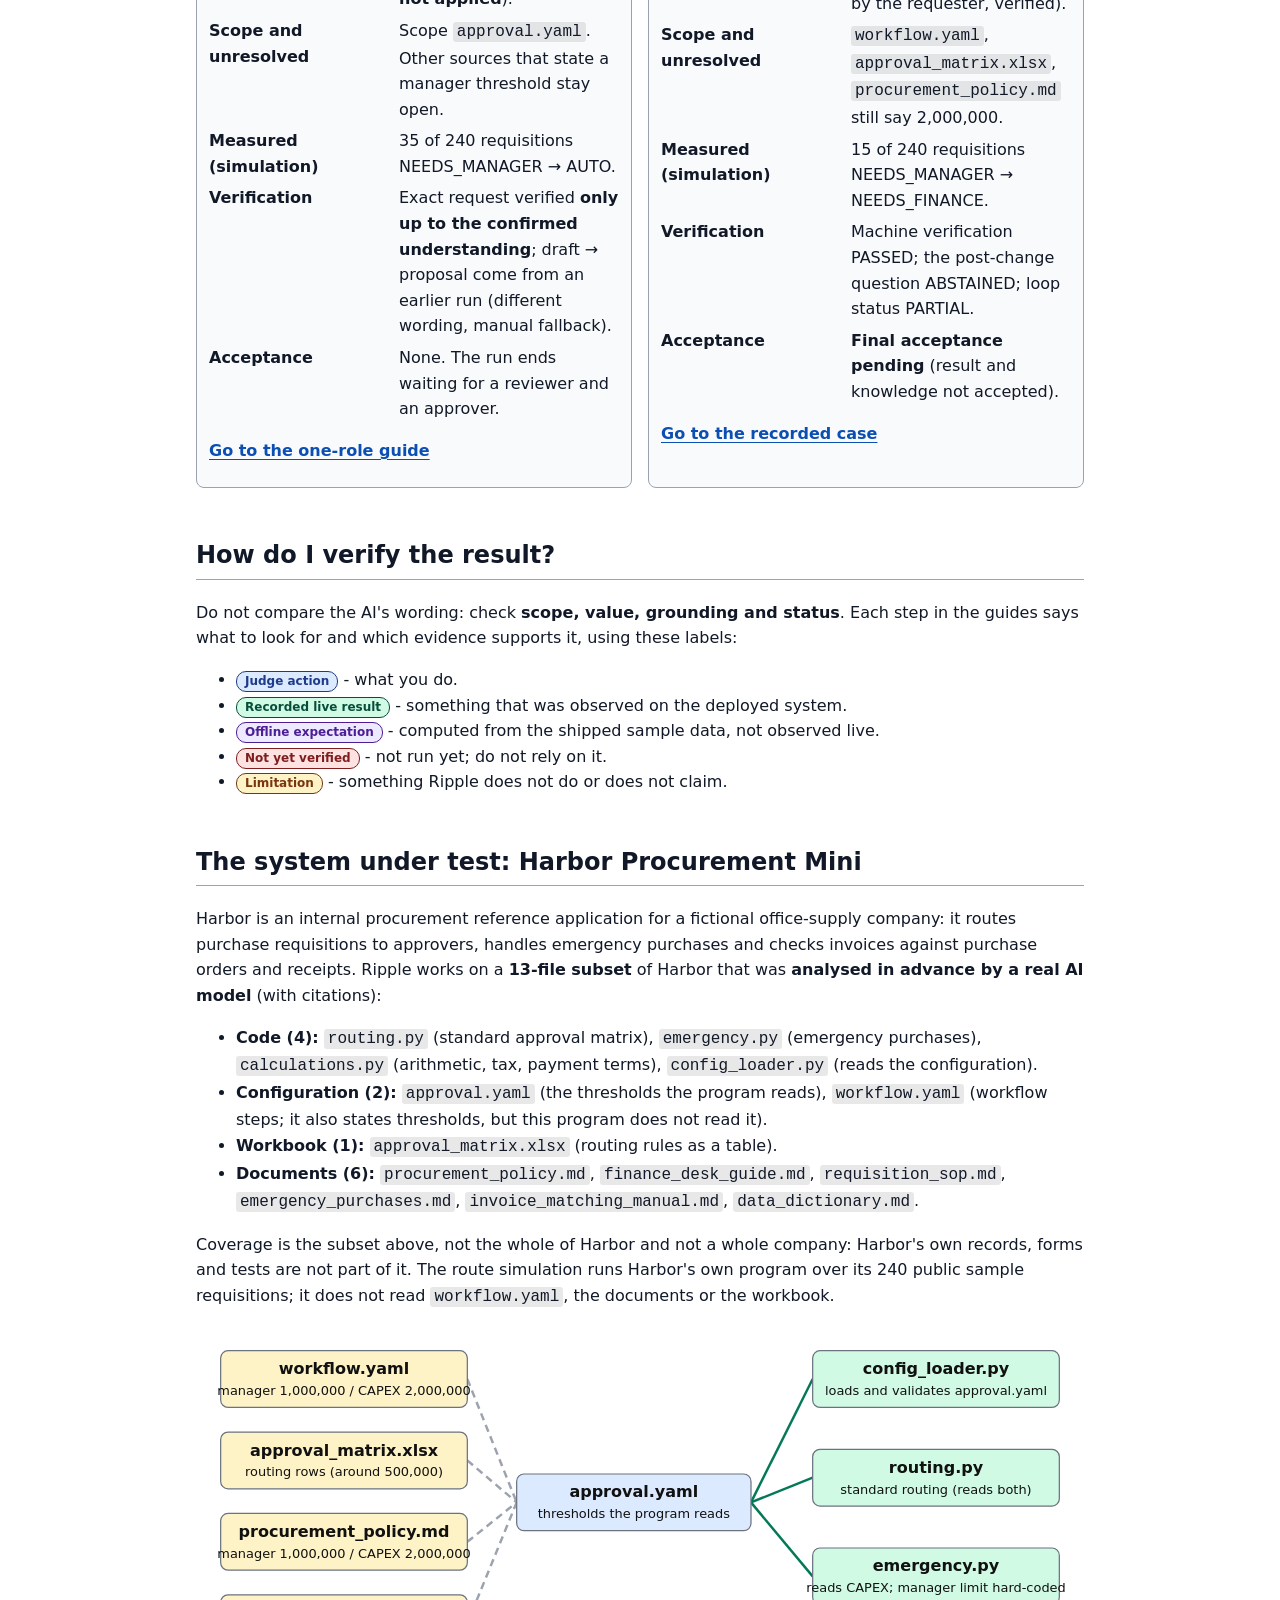
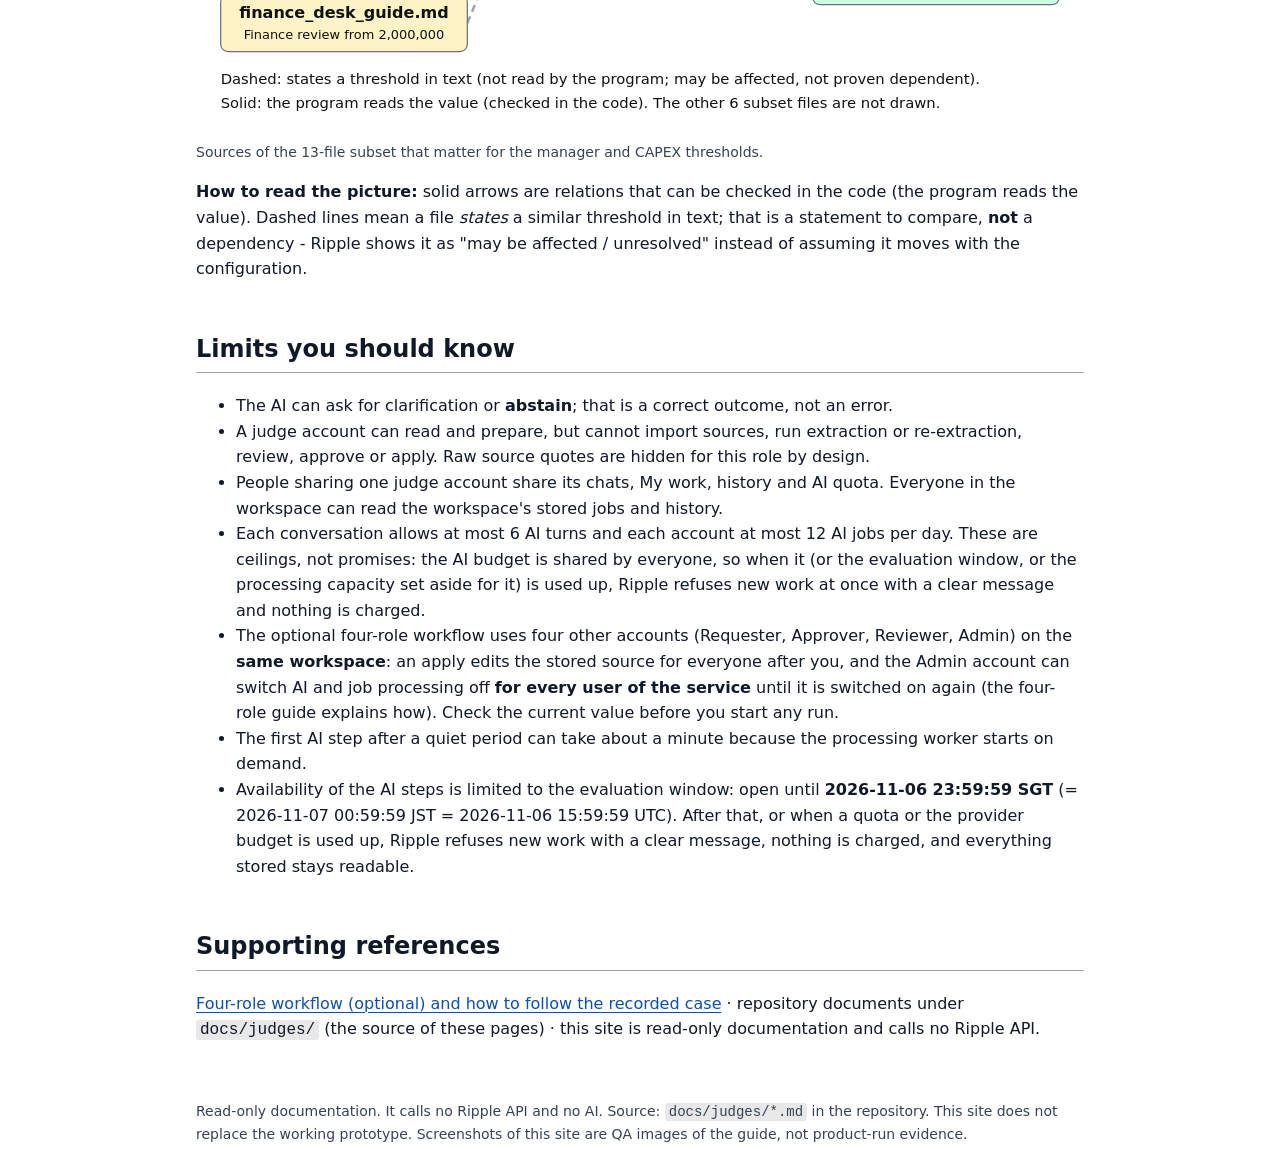
==== commit 10b97ee3: "Judge guide: three paths with the four existing accounts; guided example on the 2026-10-16 snapshot;" ====
--- a/site/judges/index.html
+++ b/site/judges/index.html
@@ -17,7 +17,7 @@
 <ol class="route">
 <li><strong>Understand Harbor</strong> - the system and its 13 analysed files (below).</li>
 <li><strong>Try the one-role demo - recommended.</strong> Raise a manager threshold yourself with a judge account and stop at a proposal that waits for an approver. <a href="one-role-guide.html">Open the one-role guide</a>.</li>
-<li><strong>Optional: an assisted four-role replay - available on request.</strong> A hands-on run through review, approval and apply is not self-service and this guide gives no accounts for it; ask the team if you want one. <a href="four-role-replay.html">What it involves</a>.</li>
+<li><strong>Four-role workflow - optional.</strong> Do it yourself with the four accounts you receive separately (Requester, Approver, Reviewer, Admin): request, review, approval, apply. It runs on the same workspace and <strong>edits the stored source</strong>, so values and history change for later visitors; it also has current limits (re-reading after an apply and "ask again" depend on the allocation left). <a href="four-role-replay.html">Open the four-role guide</a>.</li>
 <li><strong>Read the recorded four-role case - read-only evidence</strong> of a past run, with its own rule (CAPEX) and baseline. <a href="four-role-case.html">Open the recorded case</a>.</li>
 </ol>
 
@@ -75,10 +75,11 @@
 <li>The AI can ask for clarification or <strong>abstain</strong>; that is a correct outcome, not an error.</li>
 <li>A judge account can read and prepare, but cannot import sources, run extraction or re-extraction, review, approve or apply. Raw source quotes are hidden for this role by design.</li>
 <li>People sharing one judge account share its chats, My work, history and AI quota. Everyone in the workspace can read the workspace's stored jobs and history.</li>
-<li>Each conversation allows at most 6 AI turns and each judge account at most 12 AI jobs per day. These are ceilings, not promises: the AI budget is shared by everyone, so when it (or the evaluation window, or the processing capacity set aside for it) is used up, Ripple refuses new work at once with a clear message and nothing is charged.</li>
+<li>Each conversation allows at most 6 AI turns and each account at most 12 AI jobs per day. These are ceilings, not promises: the AI budget is shared by everyone, so when it (or the evaluation window, or the processing capacity set aside for it) is used up, Ripple refuses new work at once with a clear message and nothing is charged.</li>
+<li>The optional four-role workflow uses four other accounts (Requester, Approver, Reviewer, Admin) on the <strong>same workspace</strong>: an apply edits the stored source for everyone after you, and the Admin account can switch AI and job processing off <strong>for every user of the service</strong> until it is switched on again (the four-role guide explains how). Check the current value before you start any run.</li>
 <li>The first AI step after a quiet period can take about a minute because the processing worker starts on demand.</li>
 <li>Availability of the AI steps is limited to the evaluation window: open until <strong>2026-11-06 23:59:59 SGT</strong> (= 2026-11-07 00:59:59 JST = 2026-11-06 15:59:59 UTC). After that, or when a quota or the provider budget is used up, Ripple refuses new work with a clear message, nothing is charged, and everything stored stays readable.</li>
 </ul>
 <h2>Supporting references</h2>
-<p><a href="four-role-replay.html">Assisted four-role replay (on request) and how to follow the recorded case</a> · repository documents under <code>docs/judges/</code> (the source of these pages) · this site is read-only documentation and calls no Ripple API.</p></main>
+<p><a href="four-role-replay.html">Four-role workflow (optional) and how to follow the recorded case</a> · repository documents under <code>docs/judges/</code> (the source of these pages) · this site is read-only documentation and calls no Ripple API.</p></main>
 <footer><p>Read-only documentation. It calls no Ripple API and no AI. Source: <code>docs/judges/*.md</code> in the repository. This site does not replace the working prototype. Screenshots of this site are QA images of the guide, not product-run evidence.</p></footer></body></html>
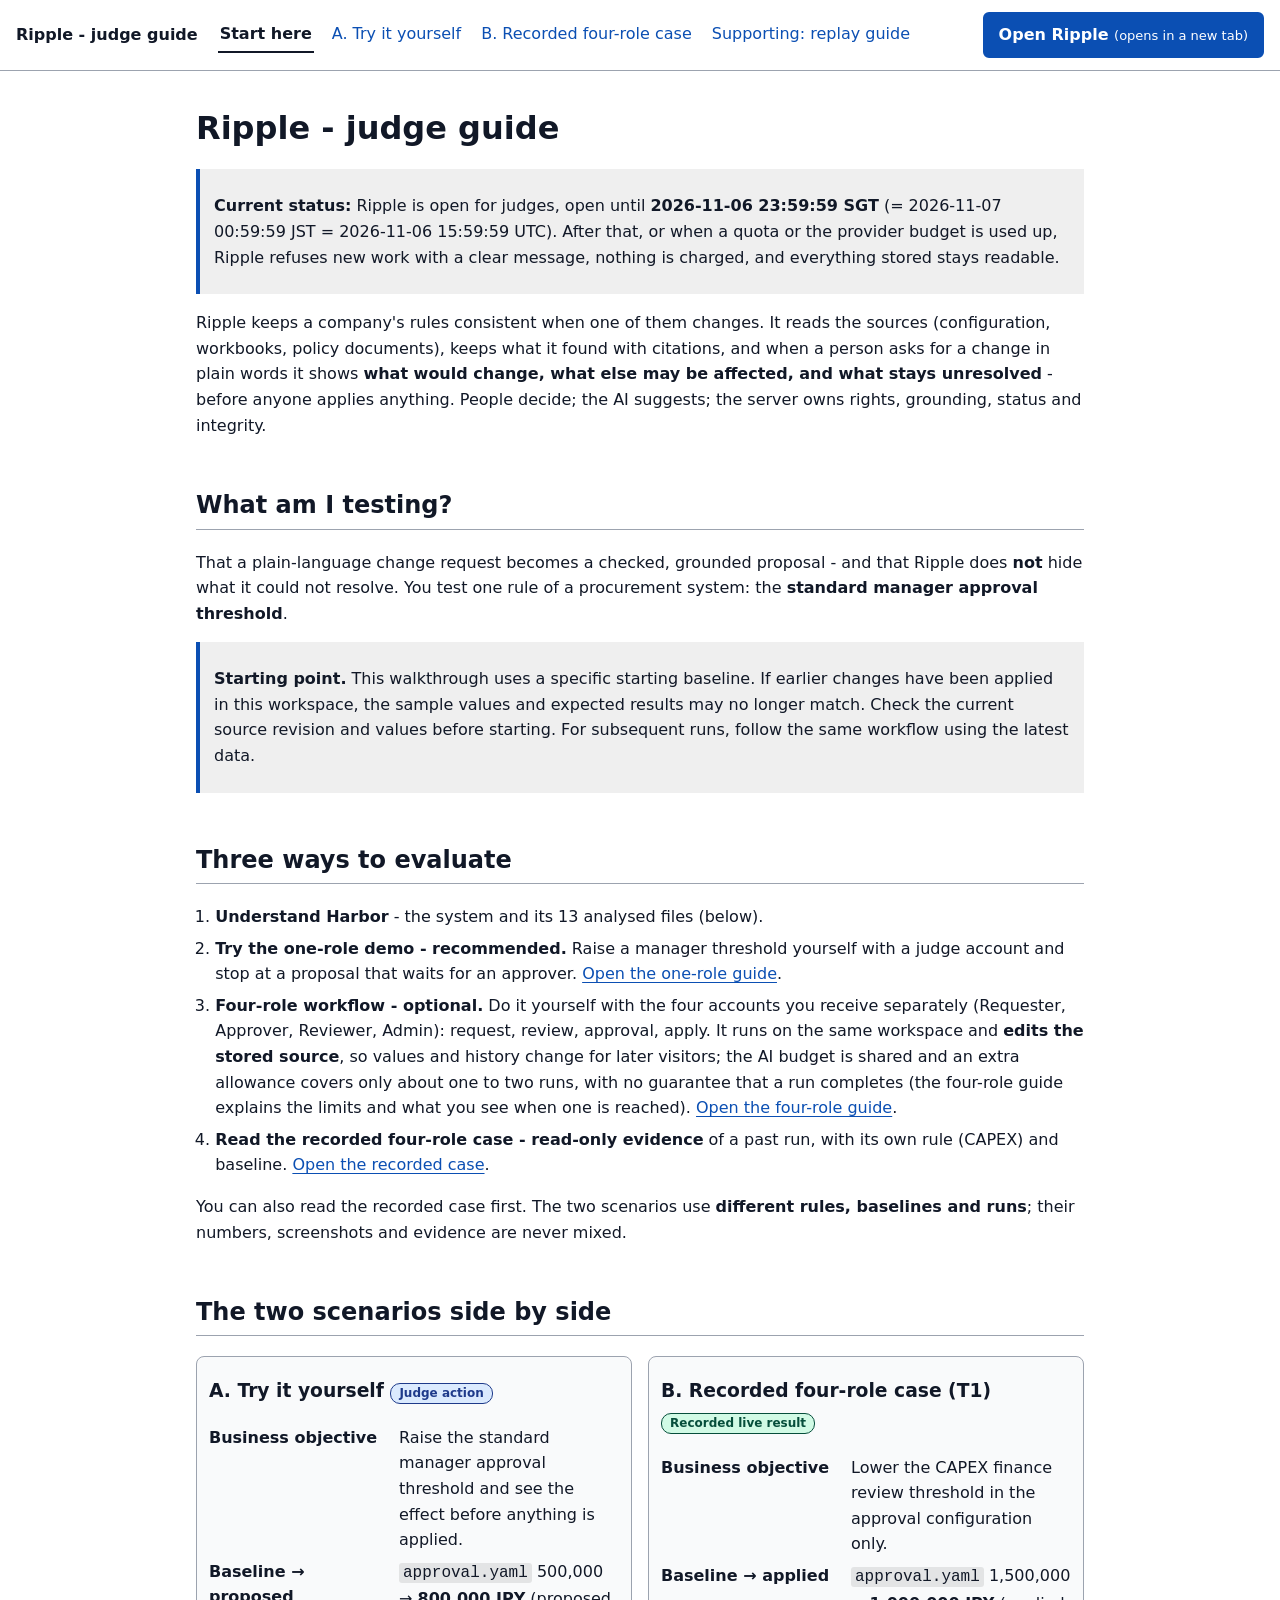
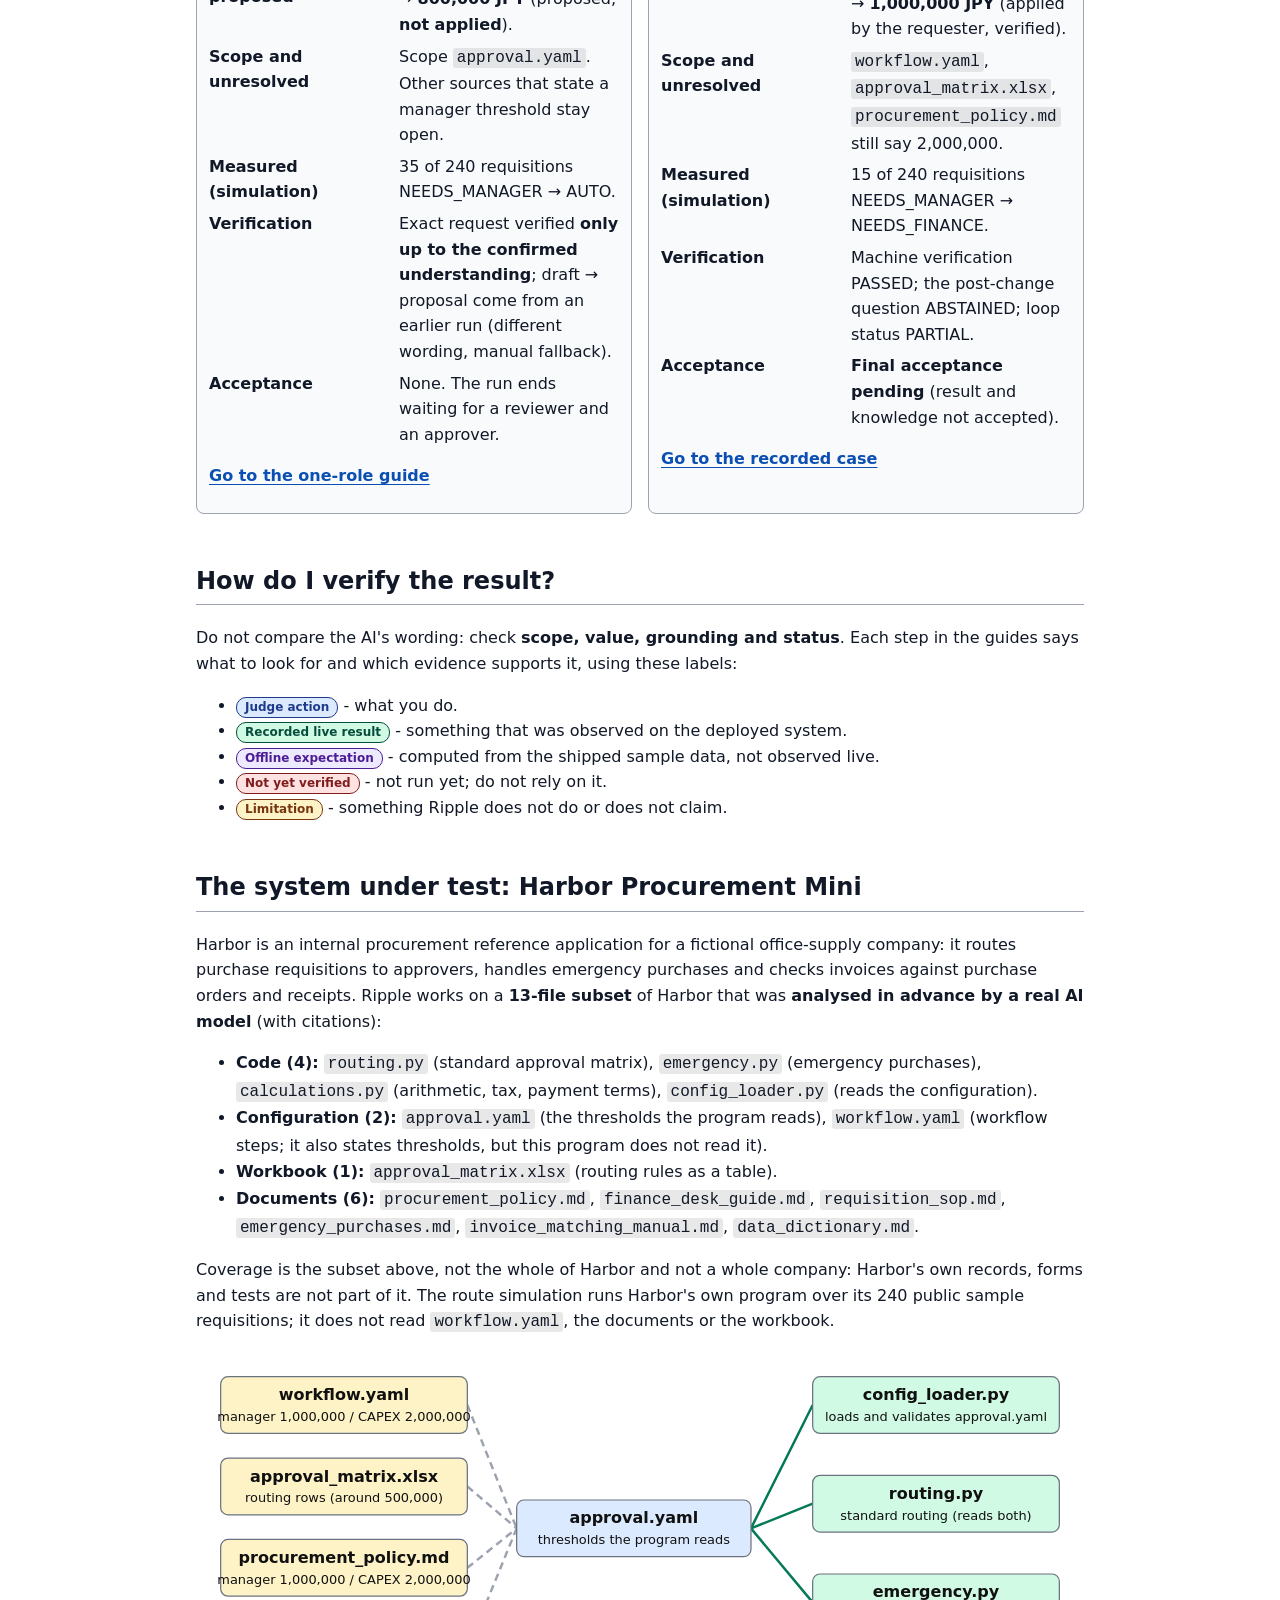
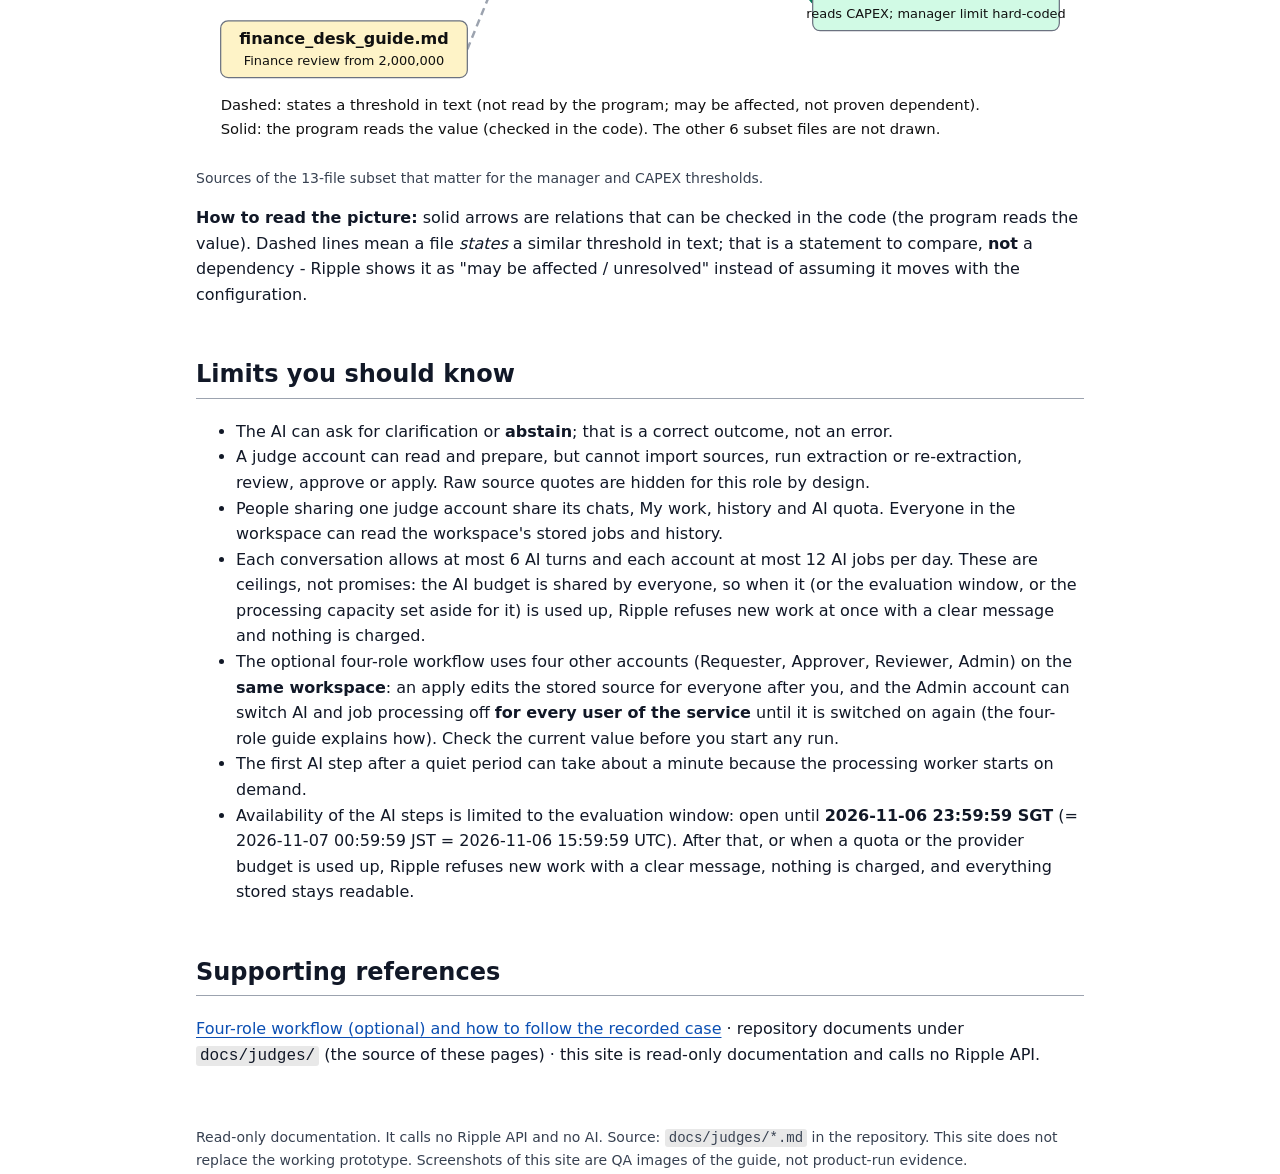
==== commit ab26d7fc: "Judge guide: shared AI limits and allowance for about one to two four-role runs, state wording, serv" ====
--- a/site/judges/index.html
+++ b/site/judges/index.html
@@ -17,7 +17,7 @@
 <ol class="route">
 <li><strong>Understand Harbor</strong> - the system and its 13 analysed files (below).</li>
 <li><strong>Try the one-role demo - recommended.</strong> Raise a manager threshold yourself with a judge account and stop at a proposal that waits for an approver. <a href="one-role-guide.html">Open the one-role guide</a>.</li>
-<li><strong>Four-role workflow - optional.</strong> Do it yourself with the four accounts you receive separately (Requester, Approver, Reviewer, Admin): request, review, approval, apply. It runs on the same workspace and <strong>edits the stored source</strong>, so values and history change for later visitors; it also has current limits (re-reading after an apply and "ask again" depend on the allocation left). <a href="four-role-replay.html">Open the four-role guide</a>.</li>
+<li><strong>Four-role workflow - optional.</strong> Do it yourself with the four accounts you receive separately (Requester, Approver, Reviewer, Admin): request, review, approval, apply. It runs on the same workspace and <strong>edits the stored source</strong>, so values and history change for later visitors; the AI budget is shared and an extra allowance covers only about one to two runs, with no guarantee that a run completes (the four-role guide explains the limits and what you see when one is reached). <a href="four-role-replay.html">Open the four-role guide</a>.</li>
 <li><strong>Read the recorded four-role case - read-only evidence</strong> of a past run, with its own rule (CAPEX) and baseline. <a href="four-role-case.html">Open the recorded case</a>.</li>
 </ol>
 
